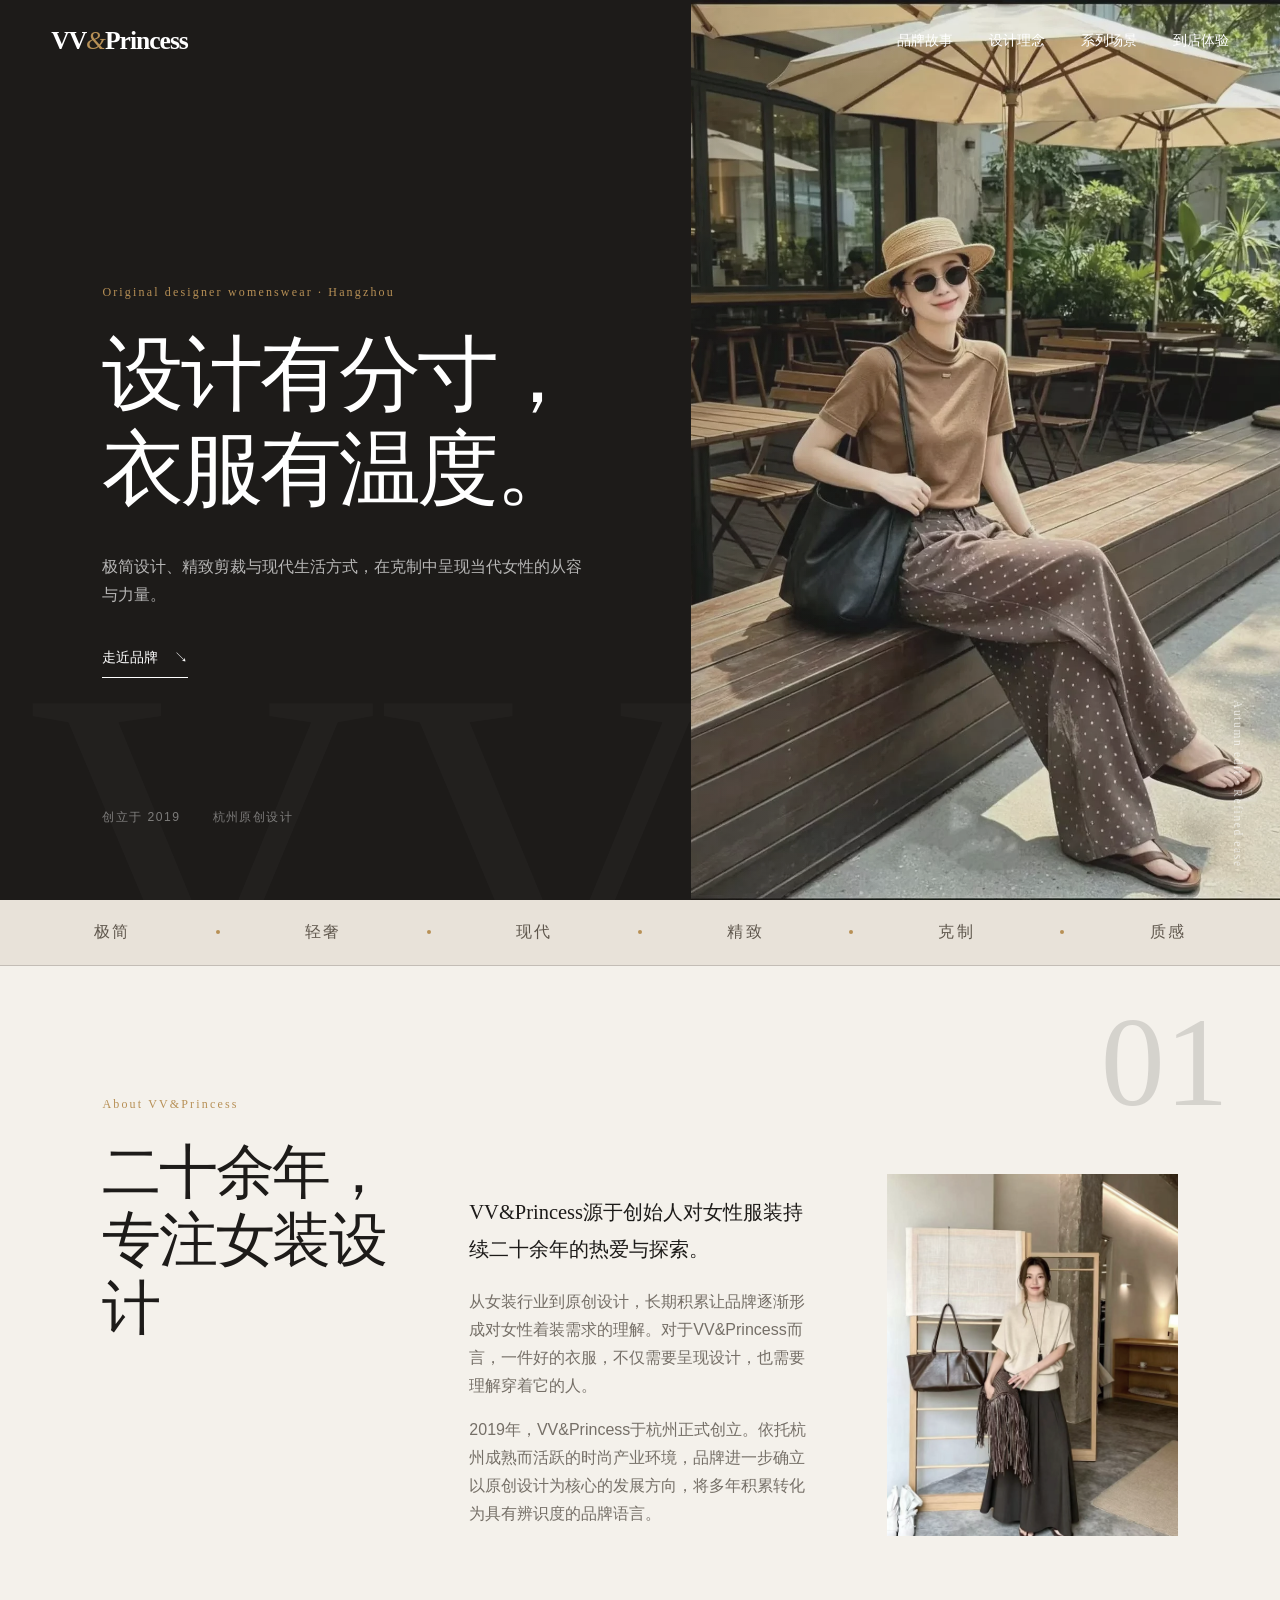
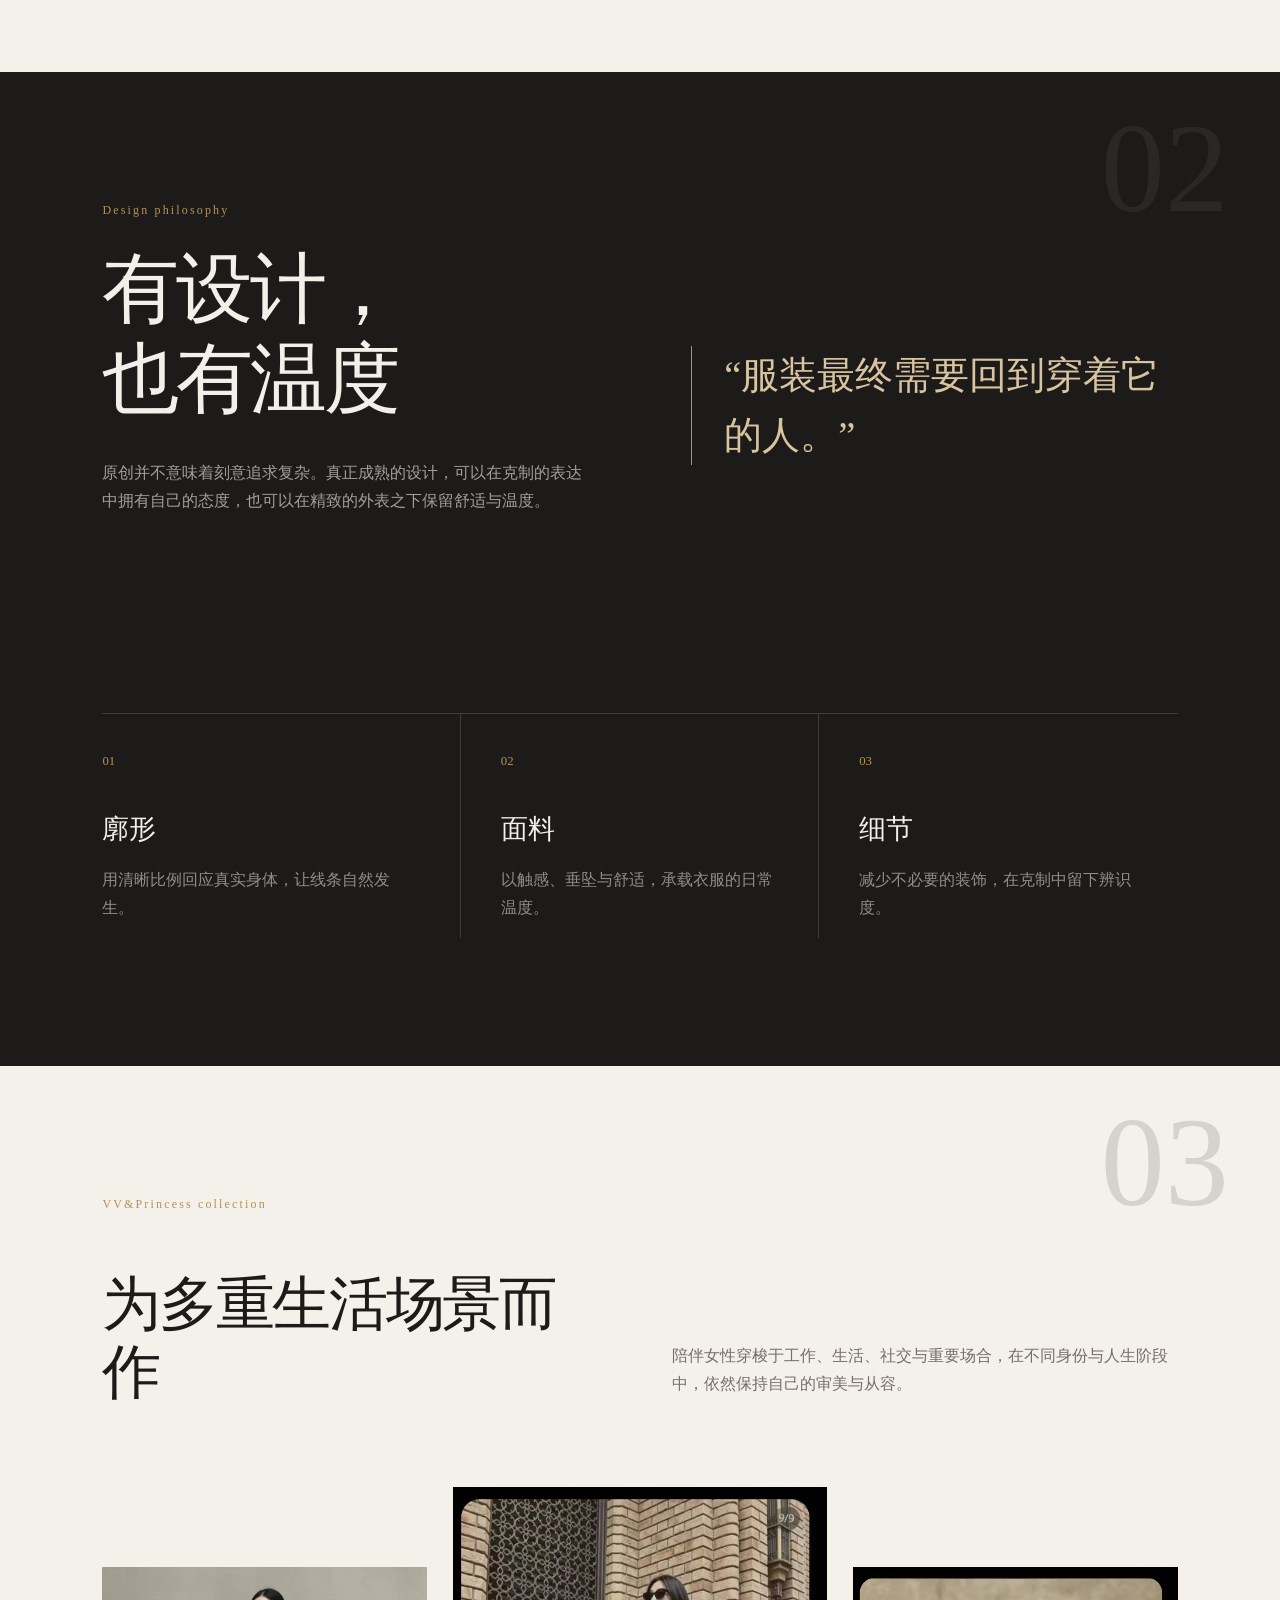
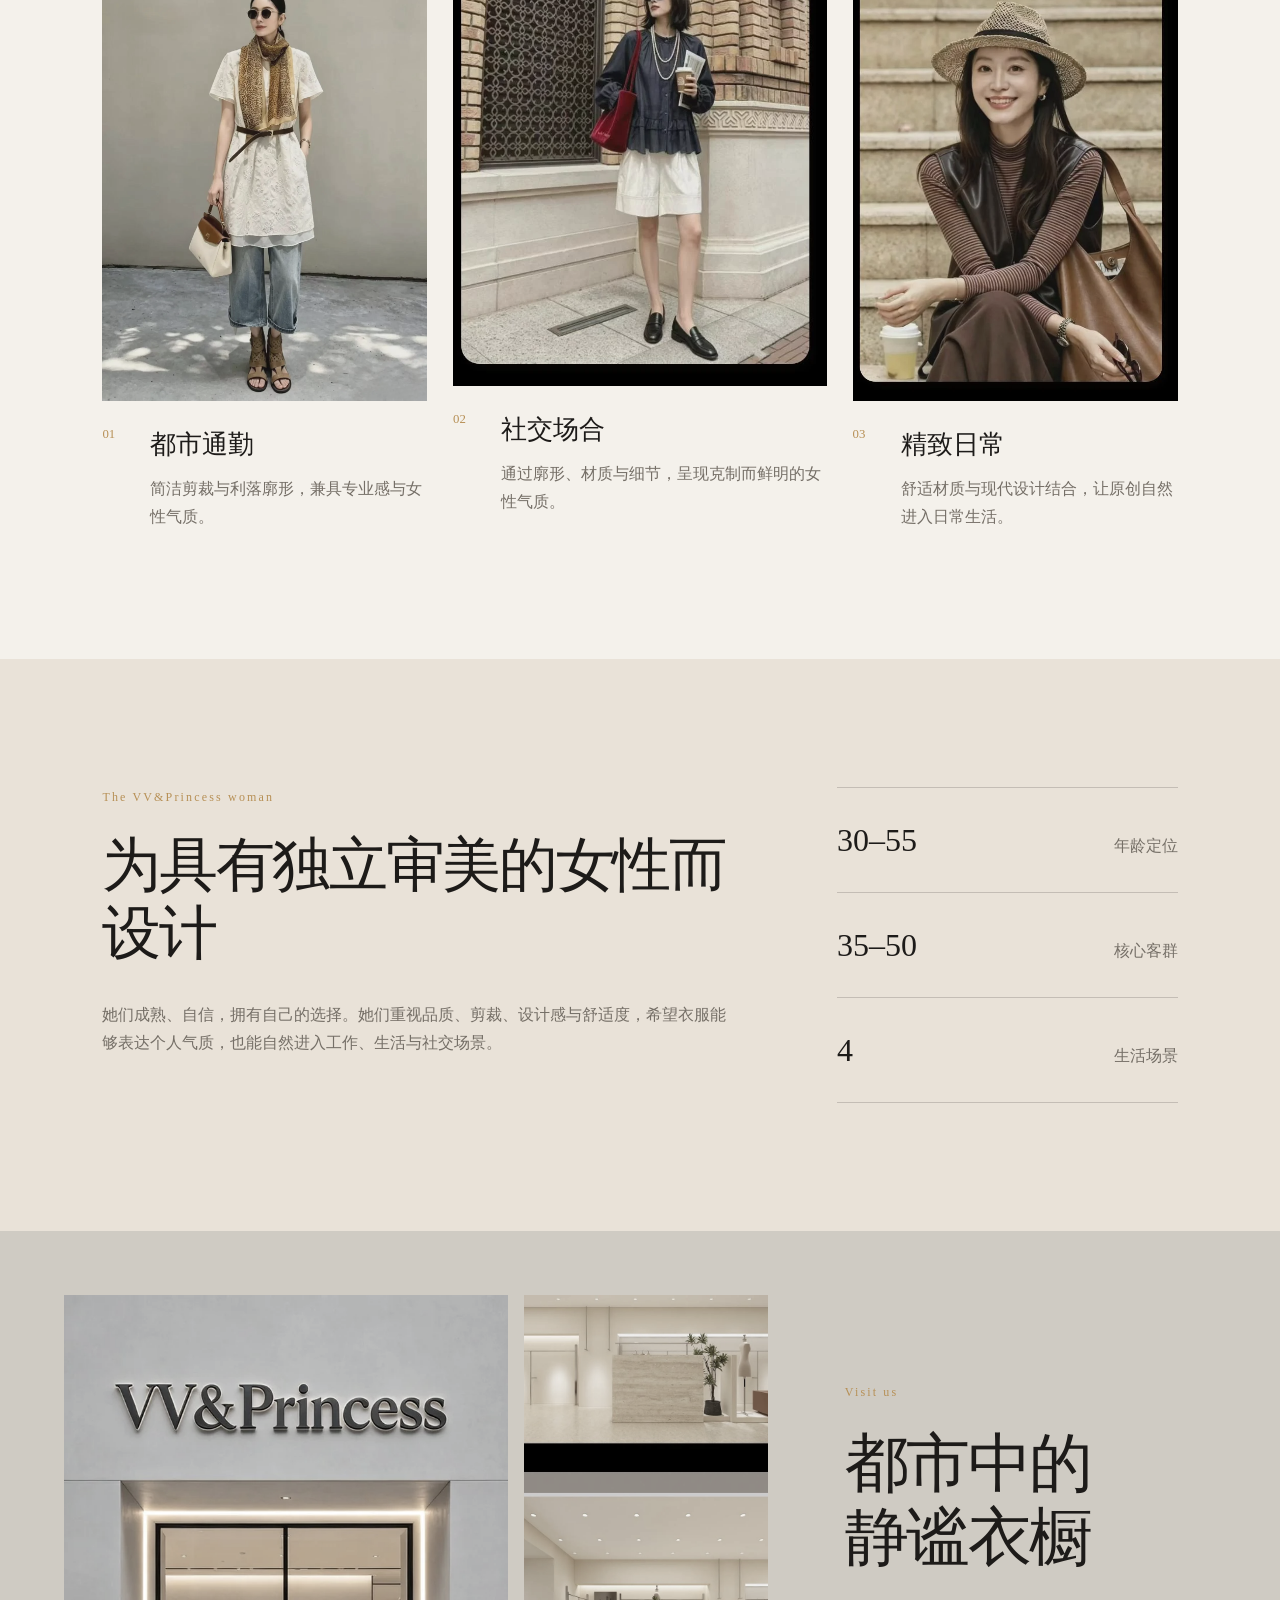
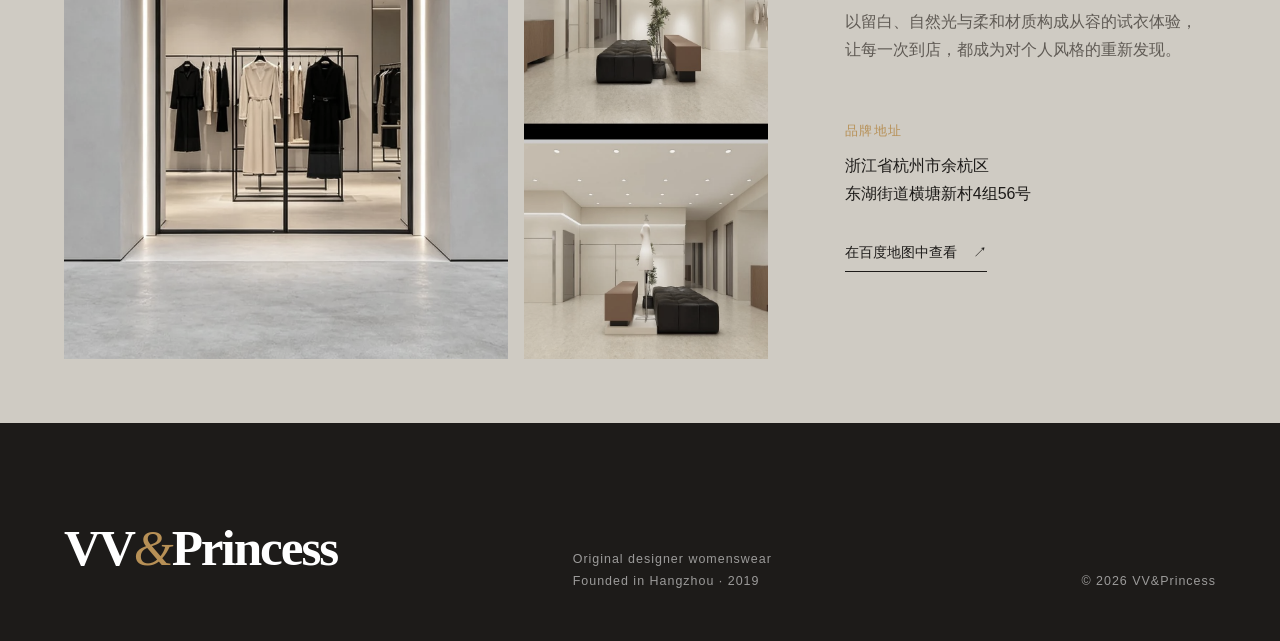
==== index.html @ fbbd77e1 "Publish VV&Princess website" ====
<!doctype html>
<html lang="zh-CN">
  <head>
    <meta charset="utf-8" />
    <meta name="viewport" content="width=device-width, initial-scale=1" />
    <title>VV&amp;Princess｜杭州原创设计师女装</title>
    <meta name="description" content="VV&amp;Princess创立于2019年杭州，专注原创设计师女装。以极简设计、精致剪裁与品质面料，为当代都市女性创造有设计、有温度的日常衣着。" />
    <meta name="keywords" content="VV&amp;Princess,杭州女装,原创设计师女装,轻奢女装,极简女装,都市女性服装" />
    <meta name="author" content="VV&amp;Princess" />
    <meta name="robots" content="index,follow,max-image-preview:large" />
    <meta name="format-detection" content="telephone=no" />
    <meta name="theme-color" content="#1d1b19" />
    <link rel="canonical" href="https://xysu2022-del.github.io/vv-princess/" />
    <link rel="stylesheet" href="./styles.css" />
    <link rel="icon" type="image/svg+xml" href="data:image/svg+xml,%3Csvg xmlns='http://www.w3.org/2000/svg' viewBox='0 0 64 64'%3E%3Crect width='64' height='64' rx='12' fill='%231d1b19'/%3E%3Cpath d='M13 18l10 29 9-21 9 21 10-29' fill='none' stroke='%23d9b77a' stroke-width='4' stroke-linecap='round' stroke-linejoin='round'/%3E%3C/svg%3E" />
    <script type="application/ld+json">
      {
        "@context": "https://schema.org",
        "@type": "ClothingStore",
        "name": "VV&Princess",
        "description": "创立于杭州的原创设计师女装品牌，以极简轻奢风格为核心。",
        "url": "https://xysu2022-del.github.io/vv-princess/",
        "foundingDate": "2019",
        "address": {
          "@type": "PostalAddress",
          "streetAddress": "东湖街道横塘新村4组56号",
          "addressLocality": "杭州市",
          "addressRegion": "浙江省",
          "addressCountry": "CN"
        }
      }
    </script>
  </head>
  <body>
    <a class="skip-link" href="#main">跳到主要内容</a>
    <header class="site-header" id="top">
      <a class="brand" href="#top" aria-label="VV&amp;Princess 首页">VV<span>&amp;</span>Princess</a>
      <button class="menu-button" type="button" aria-expanded="false" aria-controls="site-nav">
        <span></span><span></span>
        <span class="sr-only">打开导航</span>
      </button>
      <nav class="site-nav" id="site-nav" aria-label="主导航">
        <a href="#story">品牌故事</a>
        <a href="#philosophy">设计理念</a>
        <a href="#collection">系列场景</a>
        <a href="#visit">到店体验</a>
      </nav>
    </header>

    <main id="main">
      <section class="hero" aria-labelledby="hero-title">
        <div class="hero-copy">
          <p class="eyebrow">Original designer womenswear · Hangzhou</p>
          <h1 id="hero-title">设计有分寸，<br />衣服有温度。</h1>
          <p class="hero-intro">极简设计、精致剪裁与现代生活方式，在克制中呈现当代女性的从容与力量。</p>
          <a class="text-link" href="#story">走近品牌 <span aria-hidden="true">↘</span></a>
          <div class="hero-meta" aria-label="品牌信息">
            <span>创立于 2019</span>
            <span>杭州原创设计</span>
          </div>
        </div>
        <figure class="hero-visual">
          <img src="./assets/hero-autumn.webp" width="1279" height="1722" alt="VV&amp;Princess秋日系列都市女性造型" fetchpriority="high" />
          <figcaption>Autumn edit · Refined ease</figcaption>
        </figure>
      </section>

      <section class="marquee" aria-label="品牌关键词">
        <div><span>极简</span><i></i><span>轻奢</span><i></i><span>现代</span><i></i><span>精致</span><i></i><span>克制</span><i></i><span>质感</span></div>
      </section>

      <section class="story section" id="story">
        <div class="section-index" aria-hidden="true">01</div>
        <div class="story-heading reveal">
          <p class="eyebrow">About VV&amp;Princess</p>
          <h2>二十余年，<br />专注女装设计</h2>
        </div>
        <div class="story-body reveal">
          <p class="lead">VV&amp;Princess源于创始人对女性服装持续二十余年的热爱与探索。</p>
          <p>从女装行业到原创设计，长期积累让品牌逐渐形成对女性着装需求的理解。对于VV&amp;Princess而言，一件好的衣服，不仅需要呈现设计，也需要理解穿着它的人。</p>
          <p>2019年，VV&amp;Princess于杭州正式创立。依托杭州成熟而活跃的时尚产业环境，品牌进一步确立以原创设计为核心的发展方向，将多年积累转化为具有辨识度的品牌语言。</p>
        </div>
        <figure class="story-image reveal">
          <img src="./assets/story-designer.webp" width="1280" height="1616" alt="VV&amp;Princess精致日常系列造型" loading="lazy" />
        </figure>
      </section>

      <section class="philosophy section dark" id="philosophy">
        <div class="section-index" aria-hidden="true">02</div>
        <div class="philosophy-copy reveal">
          <p class="eyebrow">Design philosophy</p>
          <h2>有设计，<br />也有温度</h2>
          <p>原创并不意味着刻意追求复杂。真正成熟的设计，可以在克制的表达中拥有自己的态度，也可以在精致的外表之下保留舒适与温度。</p>
        </div>
        <blockquote class="reveal">“服装最终需要回到穿着它的人。”</blockquote>
        <div class="principles reveal">
          <article><span>01</span><h3>廓形</h3><p>用清晰比例回应真实身体，让线条自然发生。</p></article>
          <article><span>02</span><h3>面料</h3><p>以触感、垂坠与舒适，承载衣服的日常温度。</p></article>
          <article><span>03</span><h3>细节</h3><p>减少不必要的装饰，在克制中留下辨识度。</p></article>
        </div>
      </section>

      <section class="collection section" id="collection">
        <div class="section-index" aria-hidden="true">03</div>
        <div class="collection-title reveal">
          <p class="eyebrow">VV&amp;Princess collection</p>
          <h2>为多重生活场景而作</h2>
          <p>陪伴女性穿梭于工作、生活、社交与重要场合，在不同身份与人生阶段中，依然保持自己的审美与从容。</p>
        </div>
        <div class="collection-grid">
          <article class="collection-card reveal">
            <figure><img src="./assets/collection-commute.webp" width="1279" height="1705" alt="都市通勤系列层次穿搭" loading="lazy" /></figure>
            <div><span>01</span><h3>都市通勤</h3><p>简洁剪裁与利落廓形，兼具专业感与女性气质。</p></div>
          </article>
          <article class="collection-card featured reveal">
            <figure><img src="./assets/collection-social.webp" width="654" height="853" alt="社交场合系列黑白造型" loading="lazy" /></figure>
            <div><span>02</span><h3>社交场合</h3><p>通过廓形、材质与细节，呈现克制而鲜明的女性气质。</p></div>
          </article>
          <article class="collection-card reveal">
            <figure><img src="./assets/collection-daily.webp" width="654" height="853" alt="精致日常系列大地色造型" loading="lazy" /></figure>
            <div><span>03</span><h3>精致日常</h3><p>舒适材质与现代设计结合，让原创自然进入日常生活。</p></div>
          </article>
        </div>
      </section>

      <section class="woman section" aria-labelledby="woman-title">
        <div class="woman-copy reveal">
          <p class="eyebrow">The VV&amp;Princess woman</p>
          <h2 id="woman-title">为具有独立审美的女性而设计</h2>
          <p>她们成熟、自信，拥有自己的选择。她们重视品质、剪裁、设计感与舒适度，希望衣服能够表达个人气质，也能自然进入工作、生活与社交场景。</p>
        </div>
        <div class="woman-facts reveal">
          <div><strong>30–55</strong><span>年龄定位</span></div>
          <div><strong>35–50</strong><span>核心客群</span></div>
          <div><strong>4</strong><span>生活场景</span></div>
        </div>
      </section>

      <section class="visit" id="visit">
        <div class="visit-images" aria-label="品牌空间">
          <img src="./assets/store-exterior.webp" width="2848" height="1600" alt="VV&amp;Princess线下空间外观" loading="lazy" />
          <img src="./assets/store-interior.webp" width="1220" height="1860" alt="VV&amp;Princess极简线下空间室内" loading="lazy" />
        </div>
        <div class="visit-copy reveal">
          <p class="eyebrow">Visit us</p>
          <h2>都市中的<br />静谧衣橱</h2>
          <p>以留白、自然光与柔和材质构成从容的试衣体验，让每一次到店，都成为对个人风格的重新发现。</p>
          <address>
            <span>品牌地址</span>
            浙江省杭州市余杭区<br />东湖街道横塘新村4组56号
          </address>
          <a class="map-link" href="https://map.baidu.com/search/%E6%B5%99%E6%B1%9F%E7%9C%81%E6%9D%AD%E5%B7%9E%E5%B8%82%E4%BD%99%E6%9D%AD%E5%8C%BA%E4%B8%9C%E6%B9%96%E8%A1%97%E9%81%93%E6%A8%AA%E5%A1%98%E6%96%B0%E6%9D%914%E7%BB%8456%E5%8F%B7" target="_blank" rel="noopener">在百度地图中查看 <span aria-hidden="true">↗</span></a>
        </div>
      </section>
    </main>

    <footer class="site-footer">
      <a class="brand footer-brand" href="#top">VV<span>&amp;</span>Princess</a>
      <p>Original designer womenswear<br />Founded in Hangzhou · 2019</p>
      <p>© <span id="year">2026</span> VV&amp;Princess</p>
    </footer>
    <script src="./script.js" defer></script>
  </body>
</html>
---- styles.css ----
:root {
  --ink: #1d1b19;
  --paper: #f4f1eb;
  --warm: #e4ddd2;
  --gold: #b79056;
  --muted: #756f67;
  --line: rgba(29, 27, 25, 0.18);
  --serif: "Songti SC", "STSong", "Noto Serif CJK SC", serif;
  --sans: "PingFang SC", "Microsoft YaHei", "Noto Sans CJK SC", sans-serif;
}

* { box-sizing: border-box; }
html { scroll-behavior: smooth; }
body { margin: 0; background: var(--paper); color: var(--ink); font-family: var(--sans); font-size: 16px; line-height: 1.75; }
img { display: block; width: 100%; height: auto; }
a { color: inherit; text-decoration: none; }
button { font: inherit; }
.sr-only { position: absolute; width: 1px; height: 1px; padding: 0; margin: -1px; overflow: hidden; clip: rect(0,0,0,0); white-space: nowrap; border: 0; }
.skip-link { position: fixed; top: 8px; left: 8px; z-index: 100; padding: 10px 16px; background: #fff; transform: translateY(-150%); }
.skip-link:focus { transform: none; }

.site-header { position: fixed; inset: 0 0 auto; z-index: 50; display: flex; align-items: center; justify-content: space-between; height: 82px; padding: 0 4vw; color: #fff; transition: background .35s, color .35s, height .35s; }
.site-header.scrolled { height: 68px; background: rgba(244, 241, 235, .95); color: var(--ink); border-bottom: 1px solid var(--line); backdrop-filter: blur(12px); }
.brand { font-family: Georgia, "Times New Roman", serif; font-size: clamp(1.35rem, 2vw, 1.75rem); font-weight: 700; letter-spacing: -.04em; }
.brand span { color: var(--gold); font-style: italic; font-weight: 400; }
.site-nav { display: flex; align-items: center; gap: 2.25rem; font-size: .9rem; }
.site-nav a { position: relative; }
.site-nav a::after { content: ""; position: absolute; left: 0; bottom: -6px; width: 100%; height: 1px; background: currentColor; transform: scaleX(0); transform-origin: right; transition: transform .25s; }
.site-nav a:hover::after, .site-nav a:focus-visible::after { transform: scaleX(1); transform-origin: left; }
.menu-button { display: none; width: 44px; height: 44px; border: 0; background: transparent; color: inherit; }
.menu-button > span:not(.sr-only) { display: block; width: 24px; height: 1px; margin: 7px auto; background: currentColor; }

.hero { min-height: 100svh; display: grid; grid-template-columns: 1.08fr .92fr; background: var(--ink); color: #fff; }
.hero-copy { position: relative; display: flex; flex-direction: column; justify-content: center; padding: 130px 8vw 70px; overflow: hidden; }
.hero-copy::after { content: "VV"; position: absolute; right: -3vw; bottom: -12vw; color: rgba(255,255,255,.025); font-family: Georgia, serif; font-size: 38vw; line-height: .8; pointer-events: none; }
.eyebrow { margin: 0 0 1.5rem; color: var(--gold); font-family: Georgia, serif; font-size: .75rem; letter-spacing: .18em; text-transform: none; }
.hero h1, .section h2, .visit h2 { margin: 0; font-family: var(--serif); font-weight: 400; line-height: 1.16; letter-spacing: -.04em; }
.hero h1 { max-width: 8em; font-size: clamp(3.2rem, 6.4vw, 7.2rem); }
.hero-intro { max-width: 35rem; margin: 2.25rem 0; color: rgba(255,255,255,.68); font-size: clamp(1rem, 1.25vw, 1.2rem); }
.text-link, .map-link { display: inline-flex; align-items: center; gap: 1rem; width: fit-content; padding-bottom: .4rem; border-bottom: 1px solid currentColor; font-size: .9rem; }
.text-link span, .map-link span { transition: transform .25s; }
.text-link:hover span, .map-link:hover span { transform: translate(3px, 3px); }
.hero-meta { position: absolute; bottom: 4.5rem; left: 8vw; display: flex; gap: 2rem; color: rgba(255,255,255,.42); font-size: .76rem; letter-spacing: .12em; }
.hero-visual { position: relative; margin: 0; min-height: 100svh; overflow: hidden; }
.hero-visual::after { content: ""; position: absolute; inset: 0; background: linear-gradient(90deg, rgba(29,27,25,.2), transparent 35%); }
.hero-visual img { height: 100%; object-fit: cover; object-position: center 38%; filter: saturate(.72) contrast(.96); }
.hero-visual figcaption { position: absolute; right: 2rem; bottom: 2rem; z-index: 1; color: rgba(255,255,255,.65); font-family: Georgia, serif; font-size: .72rem; letter-spacing: .14em; writing-mode: vertical-rl; }

.marquee { overflow: hidden; border-bottom: 1px solid var(--line); background: #e8e2d9; }
.marquee > div { display: flex; align-items: center; justify-content: space-around; min-width: 900px; padding: 1.15rem 4vw; color: #5f574d; font-family: var(--serif); letter-spacing: .14em; }
.marquee i { width: 4px; height: 4px; border-radius: 50%; background: var(--gold); }

.section { position: relative; padding: clamp(5rem, 10vw, 10rem) 8vw; }
.section-index { position: absolute; top: 2rem; right: 4vw; color: rgba(29,27,25,.14); font-family: Georgia, serif; font-size: clamp(5rem, 10vw, 10rem); line-height: 1; }
.story { display: grid; grid-template-columns: .85fr 1fr .85fr; gap: 6vw; align-items: start; }
.story h2, .collection h2, .woman h2 { font-size: clamp(2.6rem, 4.6vw, 5.2rem); }
.story-body { padding-top: 5rem; color: var(--muted); }
.story-body .lead { color: var(--ink); font-family: var(--serif); font-size: 1.28rem; line-height: 1.8; }
.story-image { margin: 5rem 0 0; }
.story-image img { aspect-ratio: 4/5; object-fit: cover; filter: saturate(.7); }

.dark { background: var(--ink); color: #f3efe9; }
.dark .section-index { color: rgba(255,255,255,.06); }
.philosophy { display: grid; grid-template-columns: 1fr 1fr; gap: 8vw; }
.philosophy-copy h2 { font-size: clamp(3rem, 6vw, 6.5rem); }
.philosophy-copy > p:last-child { max-width: 34rem; margin-top: 2.2rem; color: rgba(255,255,255,.58); }
.philosophy blockquote { align-self: center; margin: 5rem 0 0; padding-left: 2rem; border-left: 1px solid var(--gold); color: #d8c4a1; font-family: var(--serif); font-size: clamp(1.6rem, 3vw, 3.3rem); line-height: 1.55; }
.principles { grid-column: 1 / -1; display: grid; grid-template-columns: repeat(3, 1fr); margin-top: 5rem; border-top: 1px solid rgba(255,255,255,.15); }
.principles article { min-height: 220px; padding: 2rem 2.5rem 1rem 0; border-right: 1px solid rgba(255,255,255,.15); }
.principles article:not(:first-child) { padding-left: 2.5rem; }
.principles article:last-child { border-right: 0; }
.principles span { color: var(--gold); font-family: Georgia, serif; font-size: .8rem; }
.principles h3 { margin: 2rem 0 .75rem; font-family: var(--serif); font-size: 1.7rem; font-weight: 400; }
.principles p { margin: 0; color: rgba(255,255,255,.5); }

.collection-title { display: grid; grid-template-columns: 1fr 1fr; gap: 4rem; align-items: end; margin-bottom: 5rem; }
.collection-title .eyebrow { grid-column: 1 / -1; margin-bottom: -.5rem; }
.collection-title > p:last-child { max-width: 34rem; margin: 0 0 .6rem; color: var(--muted); }
.collection-grid { display: grid; grid-template-columns: 1fr 1.15fr 1fr; gap: 2vw; align-items: start; }
.collection-card { margin-top: 5rem; }
.collection-card.featured { margin-top: 0; }
.collection-card figure { margin: 0; overflow: hidden; background: var(--warm); }
.collection-card img { aspect-ratio: 3/4; object-fit: cover; filter: saturate(.75); transition: transform .7s ease, filter .5s; }
.collection-card:hover img { transform: scale(1.025); filter: saturate(.9); }
.collection-card > div { display: grid; grid-template-columns: 2rem 1fr; column-gap: 1rem; padding-top: 1.4rem; }
.collection-card span { grid-row: 1 / 3; color: var(--gold); font-family: Georgia, serif; font-size: .8rem; }
.collection-card h3 { margin: 0; font-family: var(--serif); font-size: 1.6rem; font-weight: 400; }
.collection-card p { margin: .45rem 0 0; color: var(--muted); }

.woman { display: grid; grid-template-columns: 1.3fr .7fr; gap: 8vw; background: #e9e2d8; }
.woman-copy > p:last-child { max-width: 48rem; margin-top: 2rem; color: var(--muted); }
.woman-facts { align-self: end; border-top: 1px solid var(--line); }
.woman-facts div { display: flex; align-items: baseline; justify-content: space-between; padding: 1.5rem 0; border-bottom: 1px solid var(--line); }
.woman-facts strong { font-family: Georgia, serif; font-size: 2rem; font-weight: 400; }
.woman-facts span { color: var(--muted); }

.visit { display: grid; grid-template-columns: 1.2fr .8fr; min-height: 88vh; background: #cfcbc3; }
.visit-images { display: grid; grid-template-columns: 1fr .55fr; gap: 1rem; padding: 5vw 0 5vw 5vw; }
.visit-images img { height: 100%; min-height: 580px; object-fit: cover; filter: saturate(.55); }
.visit-images img:first-child { object-position: center; }
.visit-copy { display: flex; flex-direction: column; justify-content: center; padding: 6vw; }
.visit h2 { font-size: clamp(3rem, 5vw, 5.8rem); }
.visit-copy > p:not(.eyebrow) { max-width: 31rem; margin: 2rem 0; color: #5f5a54; }
.visit address { margin: 1.5rem 0 2rem; font-style: normal; }
.visit address span { display: block; margin-bottom: .6rem; color: var(--gold); font-size: .8rem; letter-spacing: .12em; }

.site-footer { display: grid; grid-template-columns: 1fr 1fr auto; align-items: end; gap: 2rem; padding: 5rem 5vw 3rem; background: var(--ink); color: rgba(255,255,255,.56); }
.footer-brand { align-self: start; color: #fff; font-size: clamp(2rem, 4vw, 4rem); }
.site-footer p { margin: 0; font-size: .78rem; letter-spacing: .08em; }

.reveal { opacity: 1; transform: none; transition: opacity .8s ease, transform .8s ease; }
.reveal.visible { opacity: 1; transform: none; }

@media (max-width: 980px) {
  .hero { grid-template-columns: 1fr 1fr; }
  .hero-copy { padding-left: 6vw; padding-right: 4vw; }
  .hero-meta { left: 6vw; }
  .story { grid-template-columns: 1fr 1fr; }
  .story-image { grid-column: 2; margin-top: 0; }
  .collection-grid { gap: 1rem; }
  .visit { grid-template-columns: 1fr; }
  .visit-images { min-height: 65vh; padding-right: 5vw; }
  .visit-images img { min-height: 420px; }
}

@media (max-width: 720px) {
  .site-header { height: 68px; padding: 0 5vw; }
  .menu-button { display: block; z-index: 2; }
  .site-nav { position: fixed; inset: 0; display: flex; flex-direction: column; justify-content: center; gap: 2rem; background: var(--ink); color: #fff; font-family: var(--serif); font-size: 1.7rem; transform: translateX(100%); transition: transform .35s ease; }
  .site-nav.open { transform: none; }
  .site-header.menu-open { color: #fff; background: transparent; border: 0; }
  .hero { grid-template-columns: 1fr; min-height: auto; }
  .hero-copy { min-height: 80svh; padding: 110px 7vw 120px; }
  .hero h1 { font-size: clamp(3.25rem, 15vw, 5rem); }
  .hero-meta { bottom: 3rem; left: 7vw; }
  .hero-visual { min-height: 72svh; }
  .section { padding: 6rem 7vw; }
  .section-index { top: 1.5rem; right: 5vw; font-size: 5rem; }
  .story, .philosophy, .collection-title, .woman { grid-template-columns: 1fr; }
  .story { gap: 2rem; }
  .story-body, .story-image { padding-top: 0; margin-top: 0; grid-column: auto; }
  .philosophy { gap: 1rem; }
  .philosophy blockquote { margin-top: 2rem; }
  .principles { grid-template-columns: 1fr; margin-top: 3rem; }
  .principles article, .principles article:not(:first-child) { min-height: 0; padding: 1.6rem 0; border-right: 0; border-bottom: 1px solid rgba(255,255,255,.15); }
  .collection-title { gap: 1.5rem; margin-bottom: 3rem; }
  .collection-grid { grid-template-columns: 1fr; gap: 4rem; }
  .collection-card, .collection-card.featured { margin-top: 0; }
  .collection-card:nth-child(2) { margin-left: 10vw; }
  .collection-card:nth-child(3) { margin-right: 10vw; }
  .woman { gap: 3rem; }
  .visit-images { grid-template-columns: 1fr .6fr; min-height: 56vh; padding: 1rem; }
  .visit-images img { min-height: 360px; }
  .visit-copy { padding: 5rem 7vw; }
  .site-footer { grid-template-columns: 1fr; align-items: start; }
}

@media (prefers-reduced-motion: reduce) {
  html { scroll-behavior: auto; }
  *, *::before, *::after { animation-duration: .01ms !important; transition-duration: .01ms !important; }
  .reveal { opacity: 1; transform: none; }
}
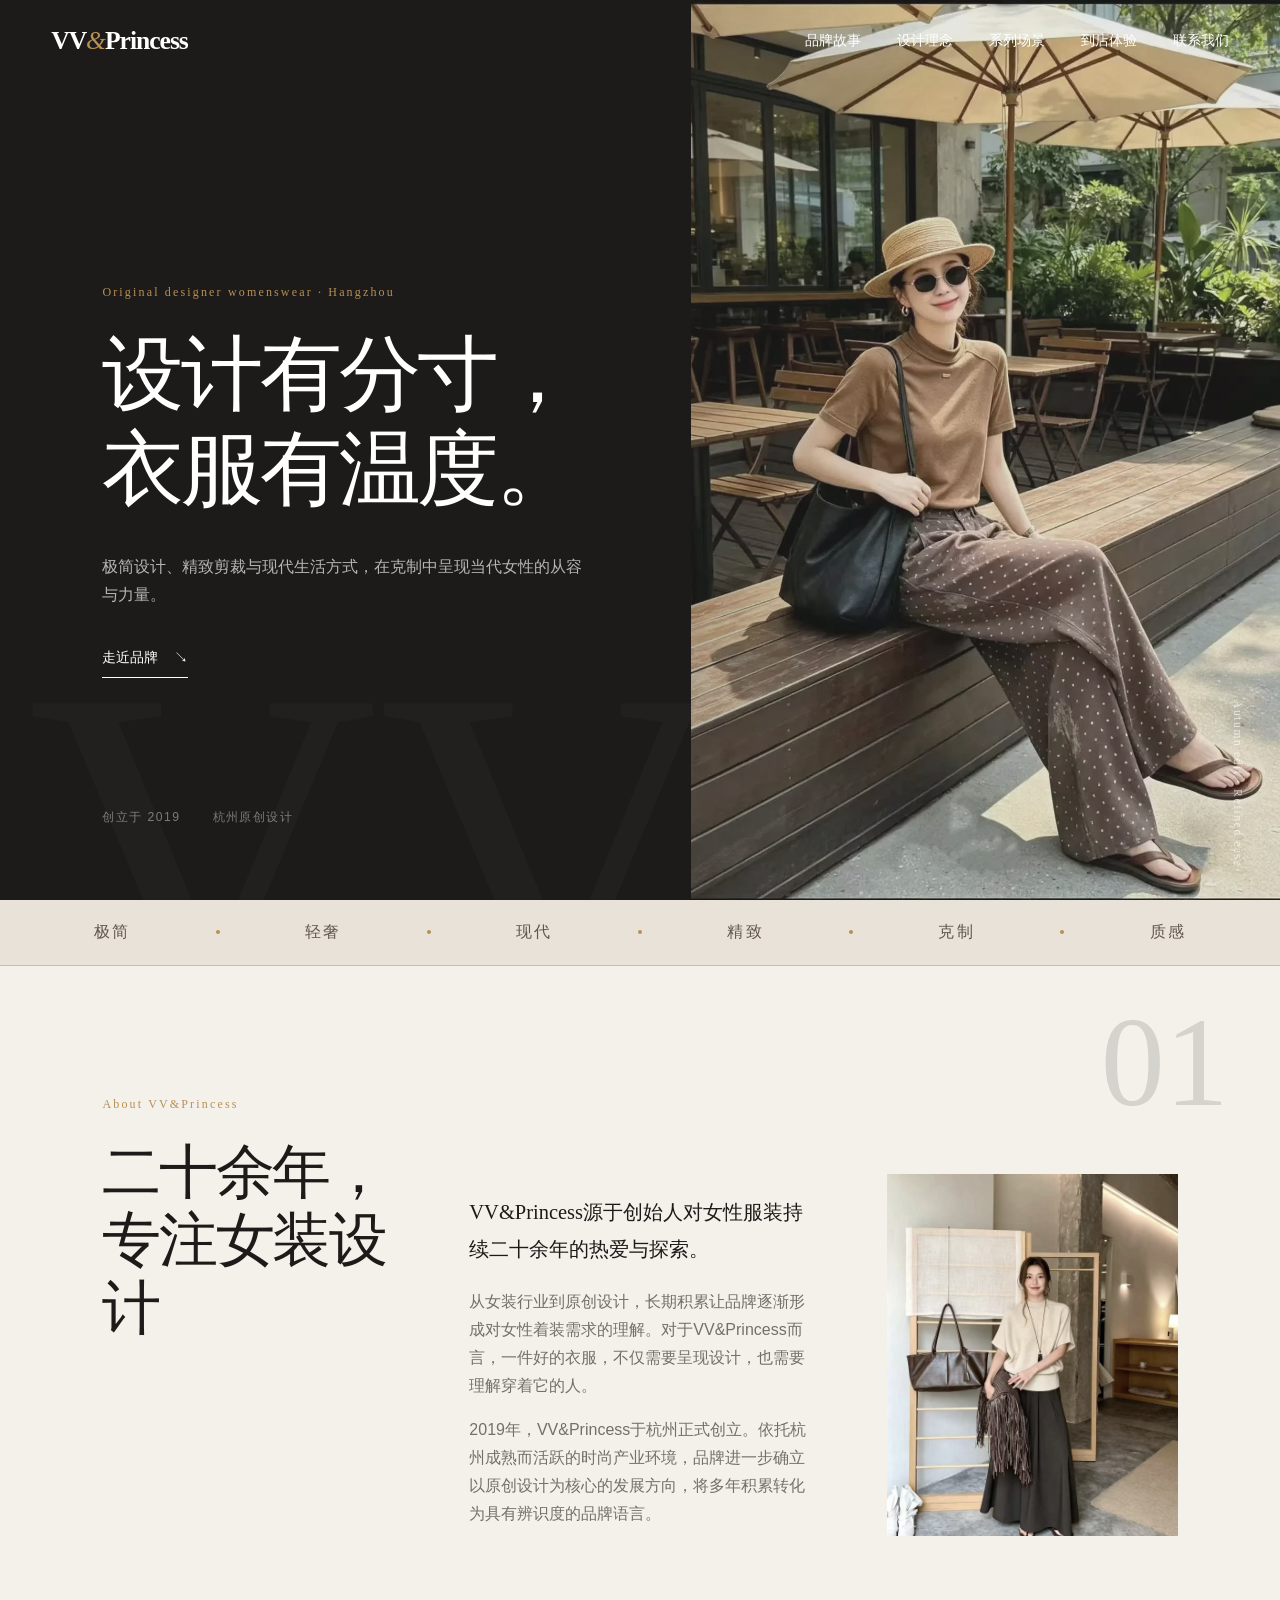
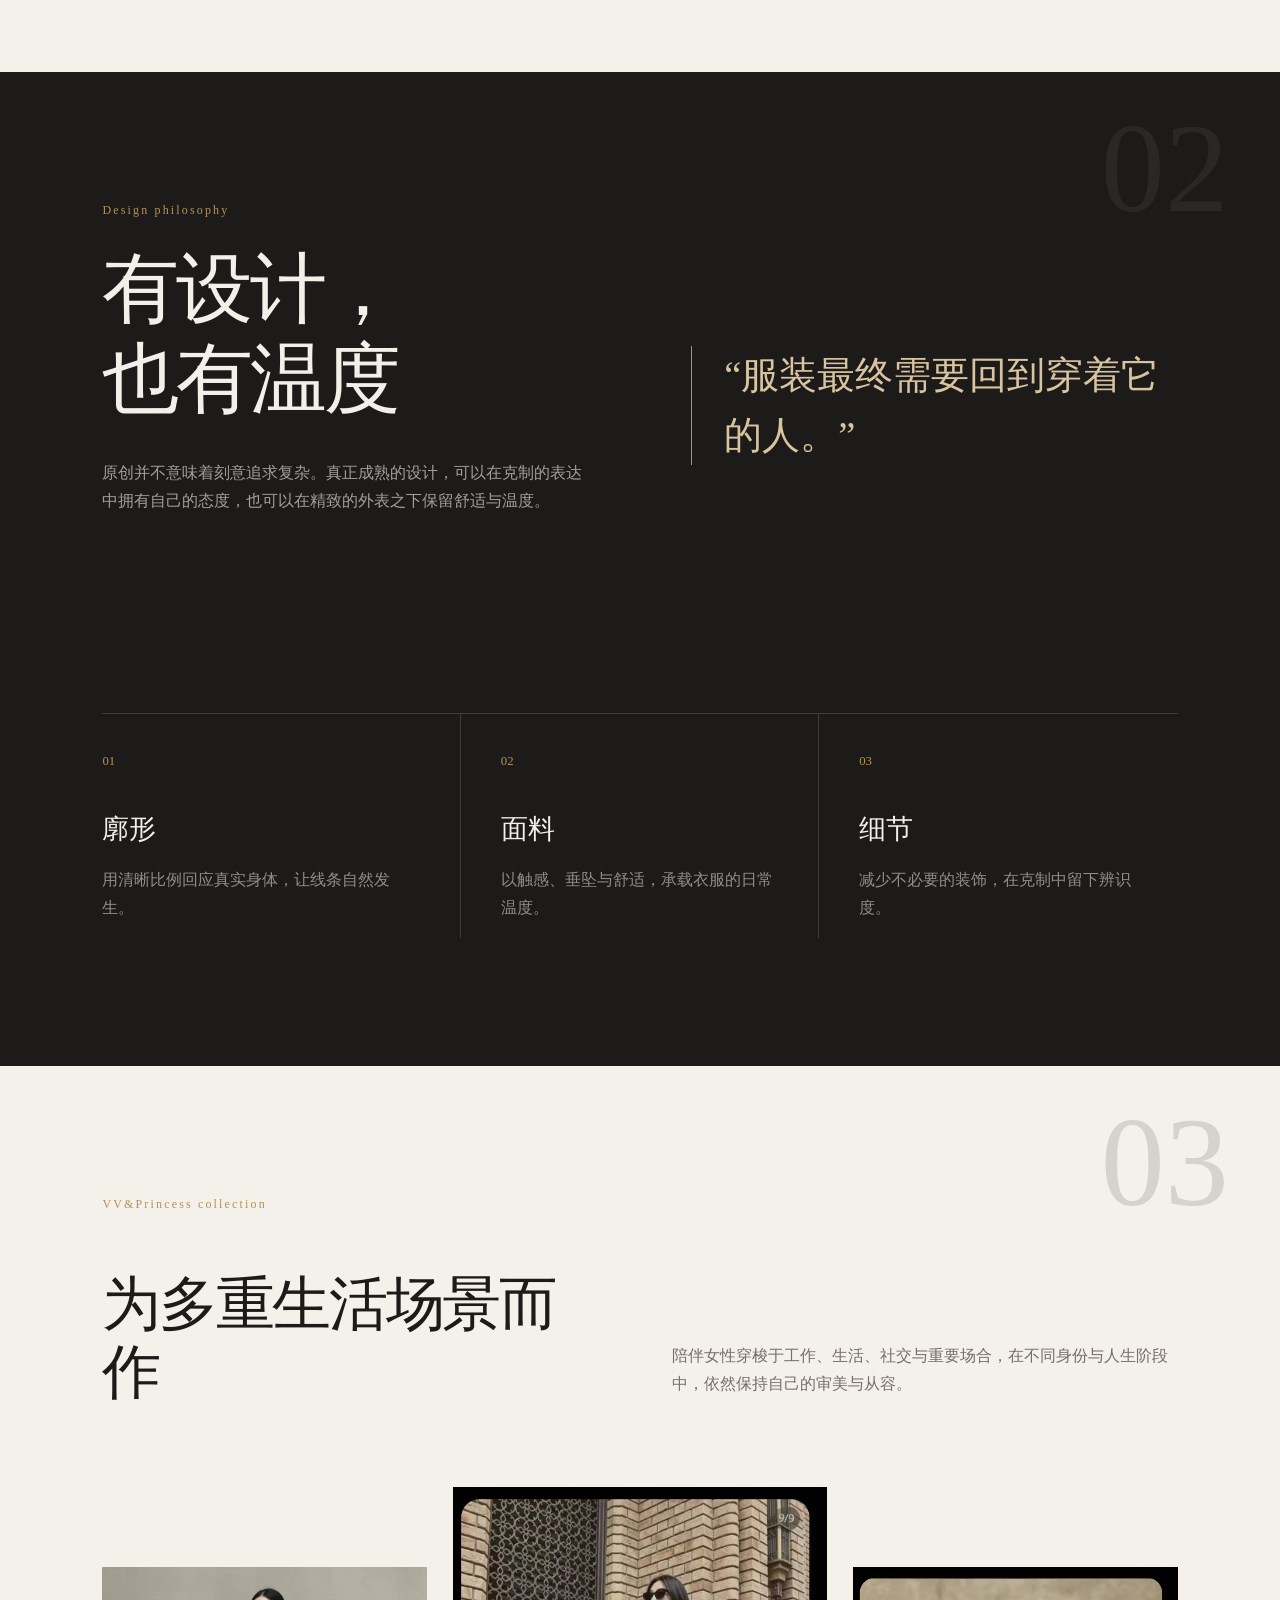
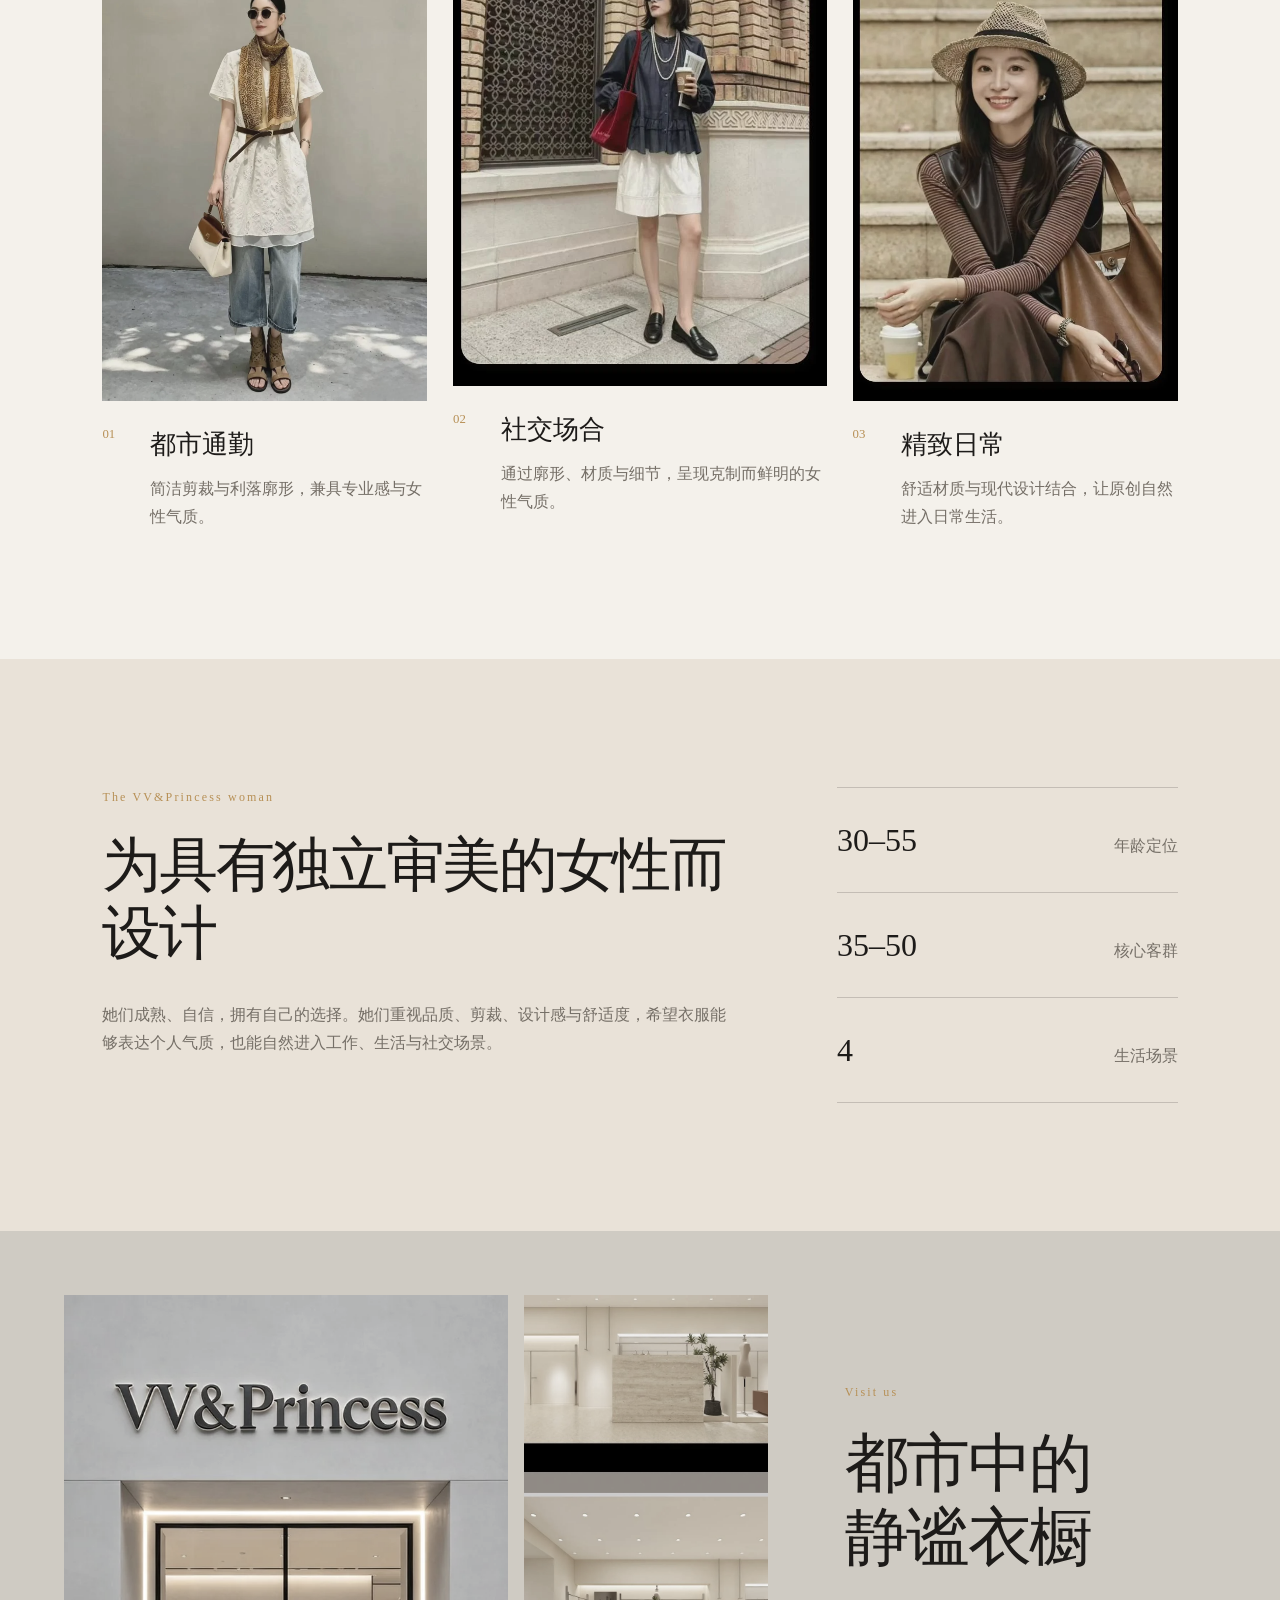
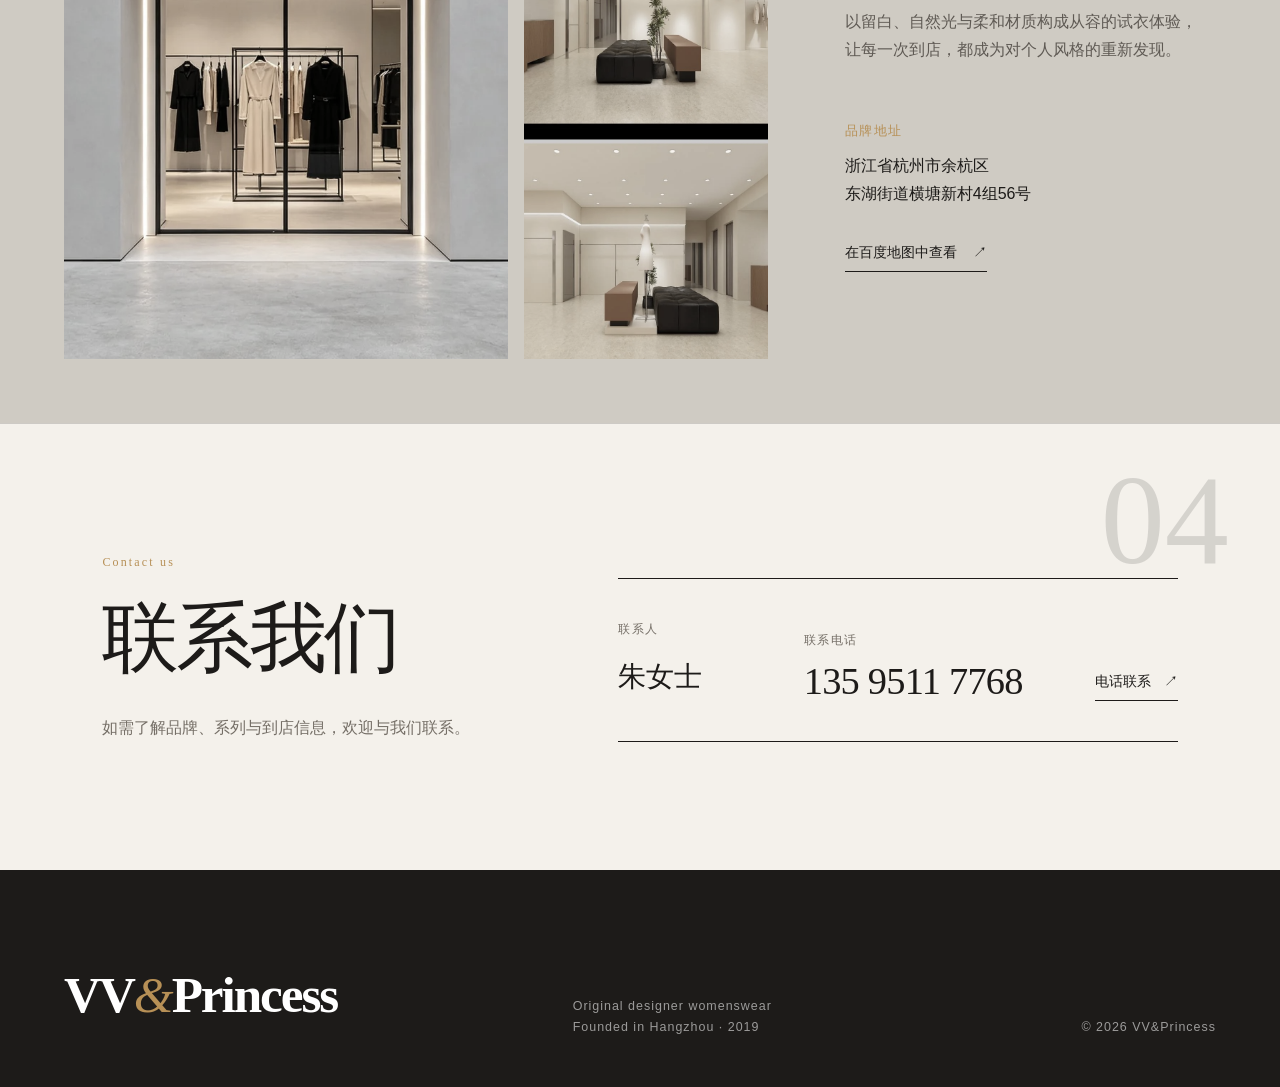
==== commit 1f893149: "Add contact section" ====
--- a/index.html
+++ b/index.html
@@ -21,6 +21,14 @@
         "description": "创立于杭州的原创设计师女装品牌，以极简轻奢风格为核心。",
         "url": "https://xysu2022-del.github.io/vv-princess/",
         "foundingDate": "2019",
+        "telephone": "+86-135-9511-7768",
+        "contactPoint": {
+          "@type": "ContactPoint",
+          "name": "朱女士",
+          "telephone": "+86-135-9511-7768",
+          "contactType": "customer service",
+          "availableLanguage": "Chinese"
+        },
         "address": {
           "@type": "PostalAddress",
           "streetAddress": "东湖街道横塘新村4组56号",
@@ -44,6 +52,7 @@
         <a href="#philosophy">设计理念</a>
         <a href="#collection">系列场景</a>
         <a href="#visit">到店体验</a>
+        <a href="#contact">联系我们</a>
       </nav>
     </header>
 
@@ -152,6 +161,26 @@
           <a class="map-link" href="https://map.baidu.com/search/%E6%B5%99%E6%B1%9F%E7%9C%81%E6%9D%AD%E5%B7%9E%E5%B8%82%E4%BD%99%E6%9D%AD%E5%8C%BA%E4%B8%9C%E6%B9%96%E8%A1%97%E9%81%93%E6%A8%AA%E5%A1%98%E6%96%B0%E6%9D%914%E7%BB%8456%E5%8F%B7" target="_blank" rel="noopener">在百度地图中查看 <span aria-hidden="true">↗</span></a>
         </div>
       </section>
+
+      <section class="contact section" id="contact" aria-labelledby="contact-title">
+        <div class="section-index" aria-hidden="true">04</div>
+        <div class="contact-heading reveal">
+          <p class="eyebrow">Contact us</p>
+          <h2 id="contact-title">联系我们</h2>
+          <p>如需了解品牌、系列与到店信息，欢迎与我们联系。</p>
+        </div>
+        <div class="contact-card reveal">
+          <div>
+            <span>联系人</span>
+            <strong>朱女士</strong>
+          </div>
+          <div>
+            <span>联系电话</span>
+            <a href="tel:13595117768" aria-label="拨打朱女士电话 13595117768">135 9511 7768</a>
+          </div>
+          <a class="contact-action" href="tel:13595117768">电话联系 <span aria-hidden="true">↗</span></a>
+        </div>
+      </section>
     </main>
 
     <footer class="site-footer">
--- a/styles.css
+++ b/styles.css
@@ -104,6 +104,18 @@
 .visit address { margin: 1.5rem 0 2rem; font-style: normal; }
 .visit address span { display: block; margin-bottom: .6rem; color: var(--gold); font-size: .8rem; letter-spacing: .12em; }
 
+.contact { display: grid; grid-template-columns: .85fr 1.15fr; gap: 8vw; align-items: end; border-top: 1px solid var(--line); }
+.contact h2 { margin: 0; font-family: var(--serif); font-size: clamp(3.2rem, 6vw, 6.5rem); font-weight: 400; line-height: 1.1; letter-spacing: -.04em; }
+.contact-heading > p:last-child { max-width: 30rem; margin: 2rem 0 0; color: var(--muted); }
+.contact-card { position: relative; display: grid; grid-template-columns: .8fr 1.35fr auto; align-items: end; gap: 2rem; padding: 2.5rem 0; border-top: 1px solid var(--ink); border-bottom: 1px solid var(--ink); }
+.contact-card > div { display: flex; flex-direction: column; gap: .65rem; }
+.contact-card > div > span { color: var(--muted); font-size: .78rem; letter-spacing: .12em; }
+.contact-card strong { font-family: var(--serif); font-size: 1.75rem; font-weight: 400; }
+.contact-card > div > a { font-family: Georgia, "Times New Roman", serif; font-size: clamp(1.7rem, 3vw, 3rem); line-height: 1; letter-spacing: -.02em; }
+.contact-action { display: inline-flex; align-items: center; gap: .8rem; padding-bottom: .35rem; border-bottom: 1px solid currentColor; font-size: .9rem; white-space: nowrap; }
+.contact-action span { transition: transform .25s; }
+.contact-action:hover span { transform: translate(3px, -3px); }
+
 .site-footer { display: grid; grid-template-columns: 1fr 1fr auto; align-items: end; gap: 2rem; padding: 5rem 5vw 3rem; background: var(--ink); color: rgba(255,255,255,.56); }
 .footer-brand { align-self: start; color: #fff; font-size: clamp(2rem, 4vw, 4rem); }
 .site-footer p { margin: 0; font-size: .78rem; letter-spacing: .08em; }
@@ -121,6 +133,7 @@
   .visit { grid-template-columns: 1fr; }
   .visit-images { min-height: 65vh; padding-right: 5vw; }
   .visit-images img { min-height: 420px; }
+  .contact { grid-template-columns: 1fr; }
 }
 
 @media (max-width: 720px) {
@@ -152,6 +165,9 @@
   .visit-images { grid-template-columns: 1fr .6fr; min-height: 56vh; padding: 1rem; }
   .visit-images img { min-height: 360px; }
   .visit-copy { padding: 5rem 7vw; }
+  .contact { gap: 3rem; }
+  .contact-card { grid-template-columns: 1fr; align-items: start; }
+  .contact-action { margin-top: 1rem; }
   .site-footer { grid-template-columns: 1fr; align-items: start; }
 }
 
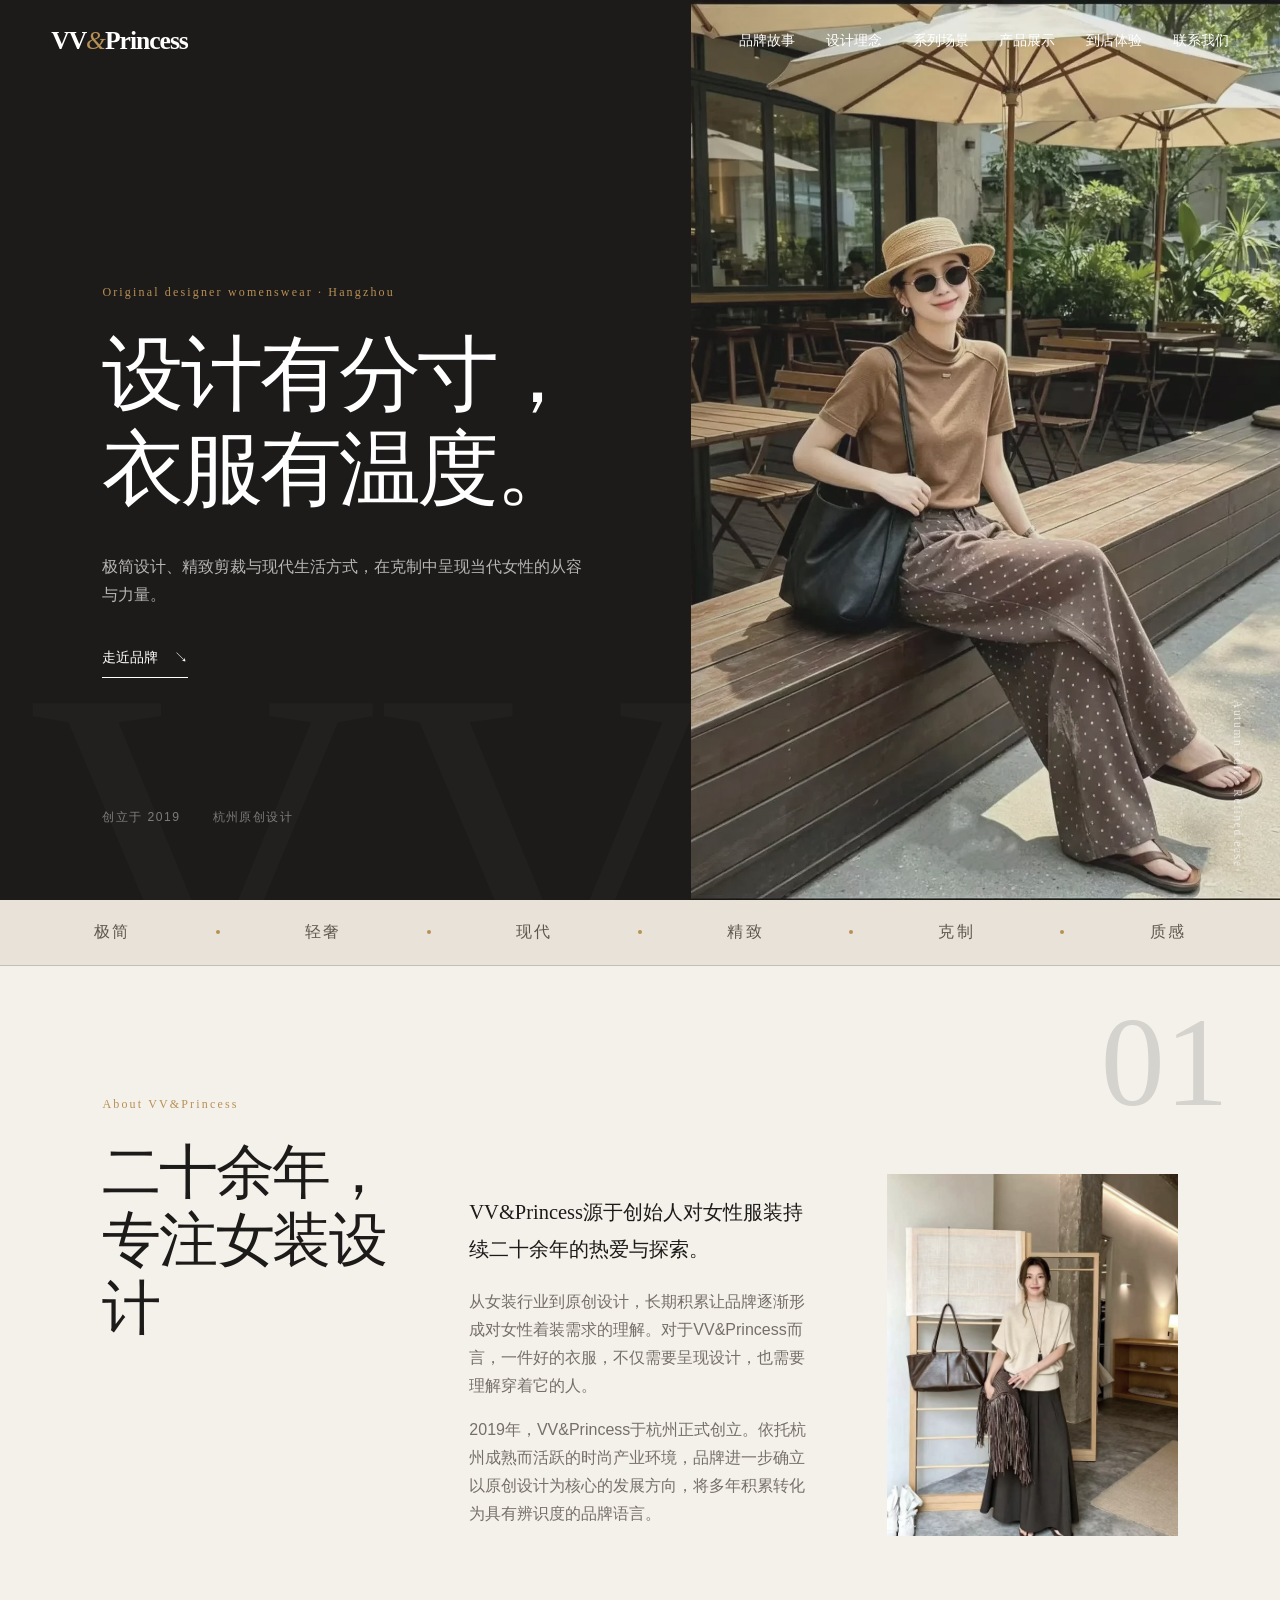
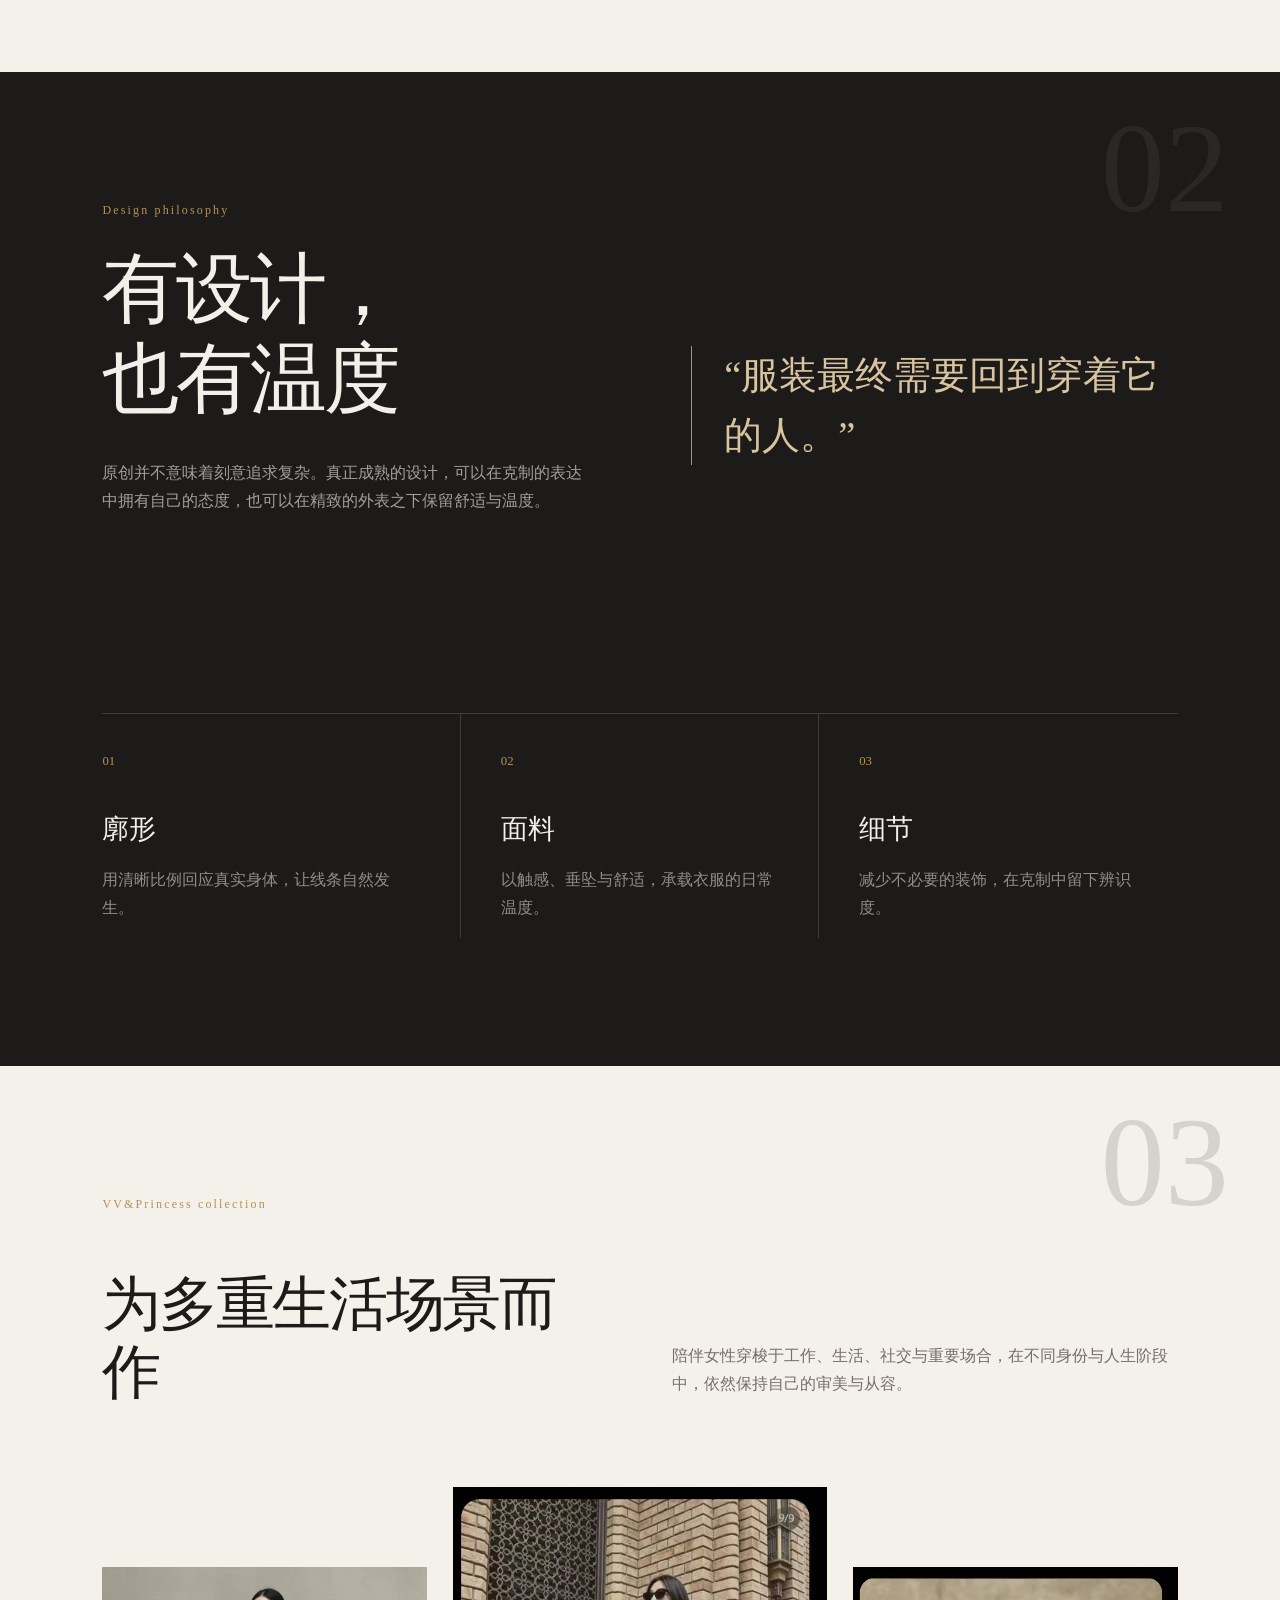
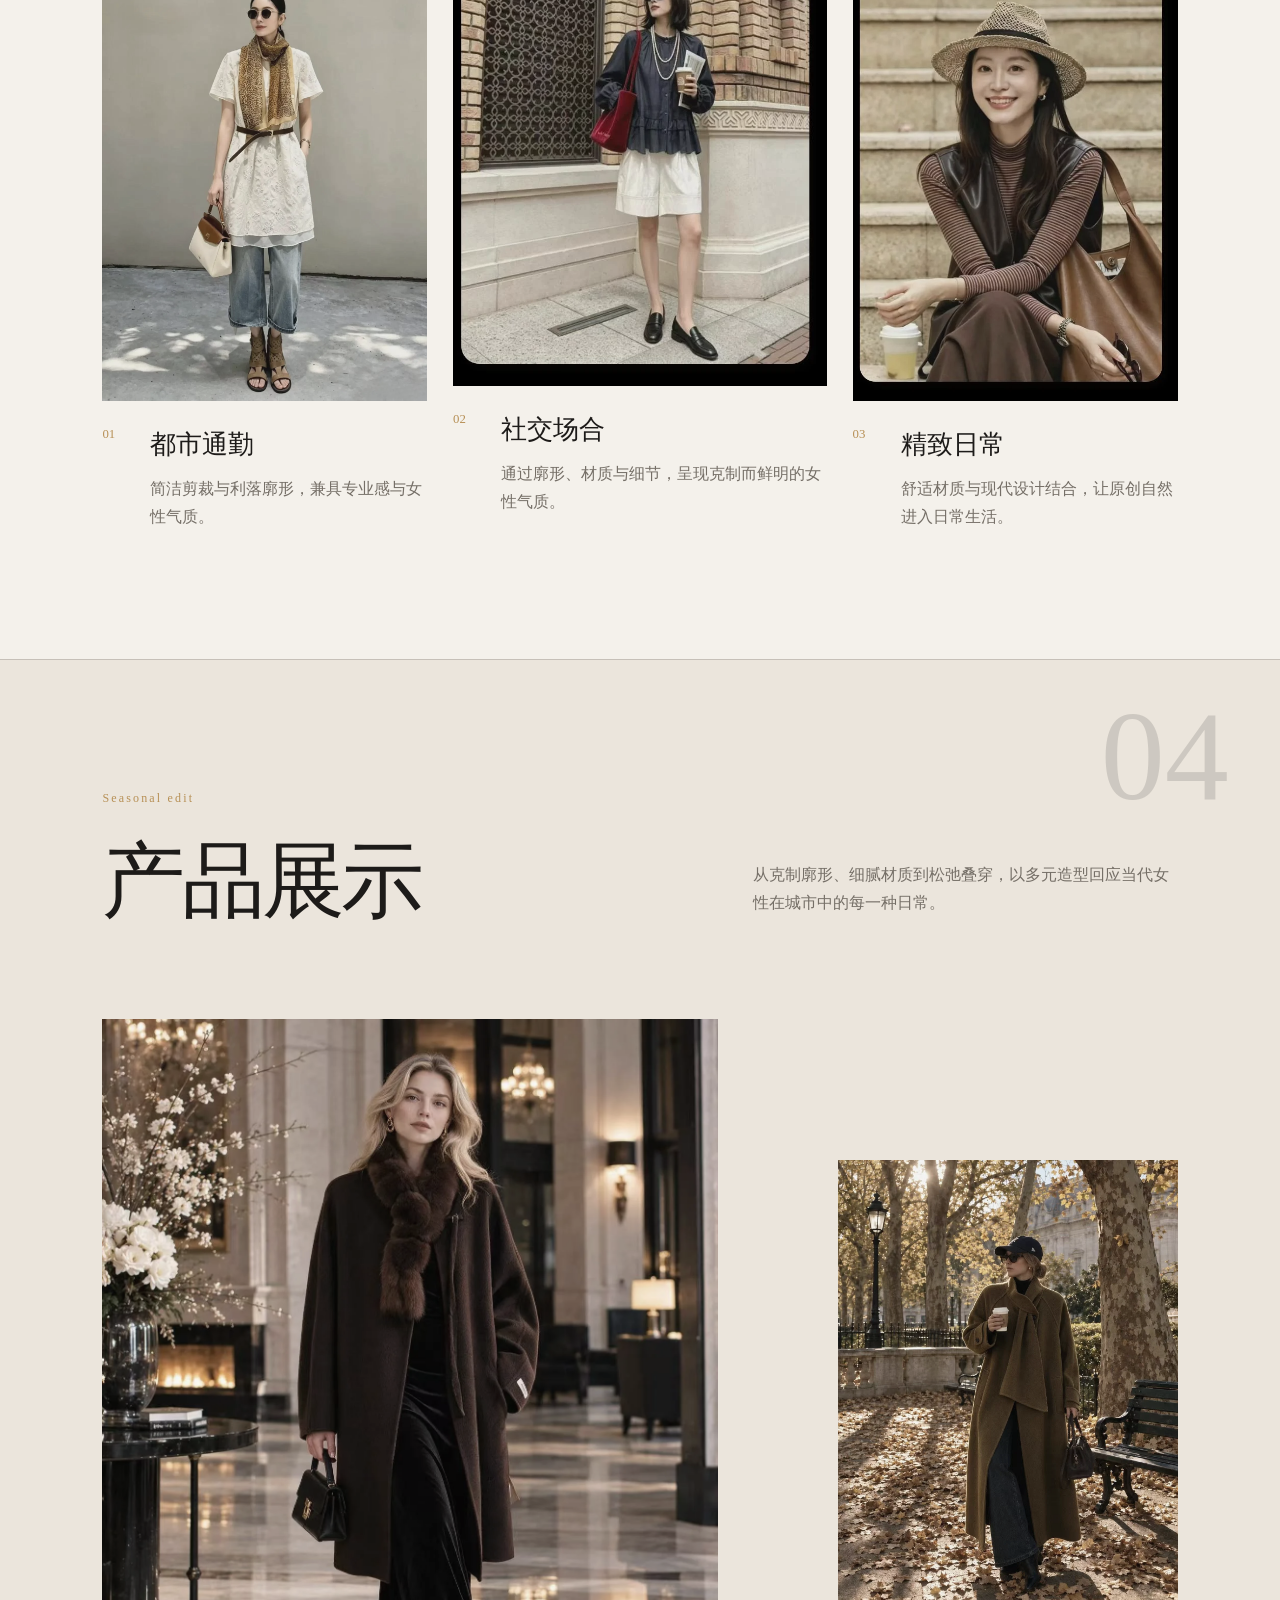
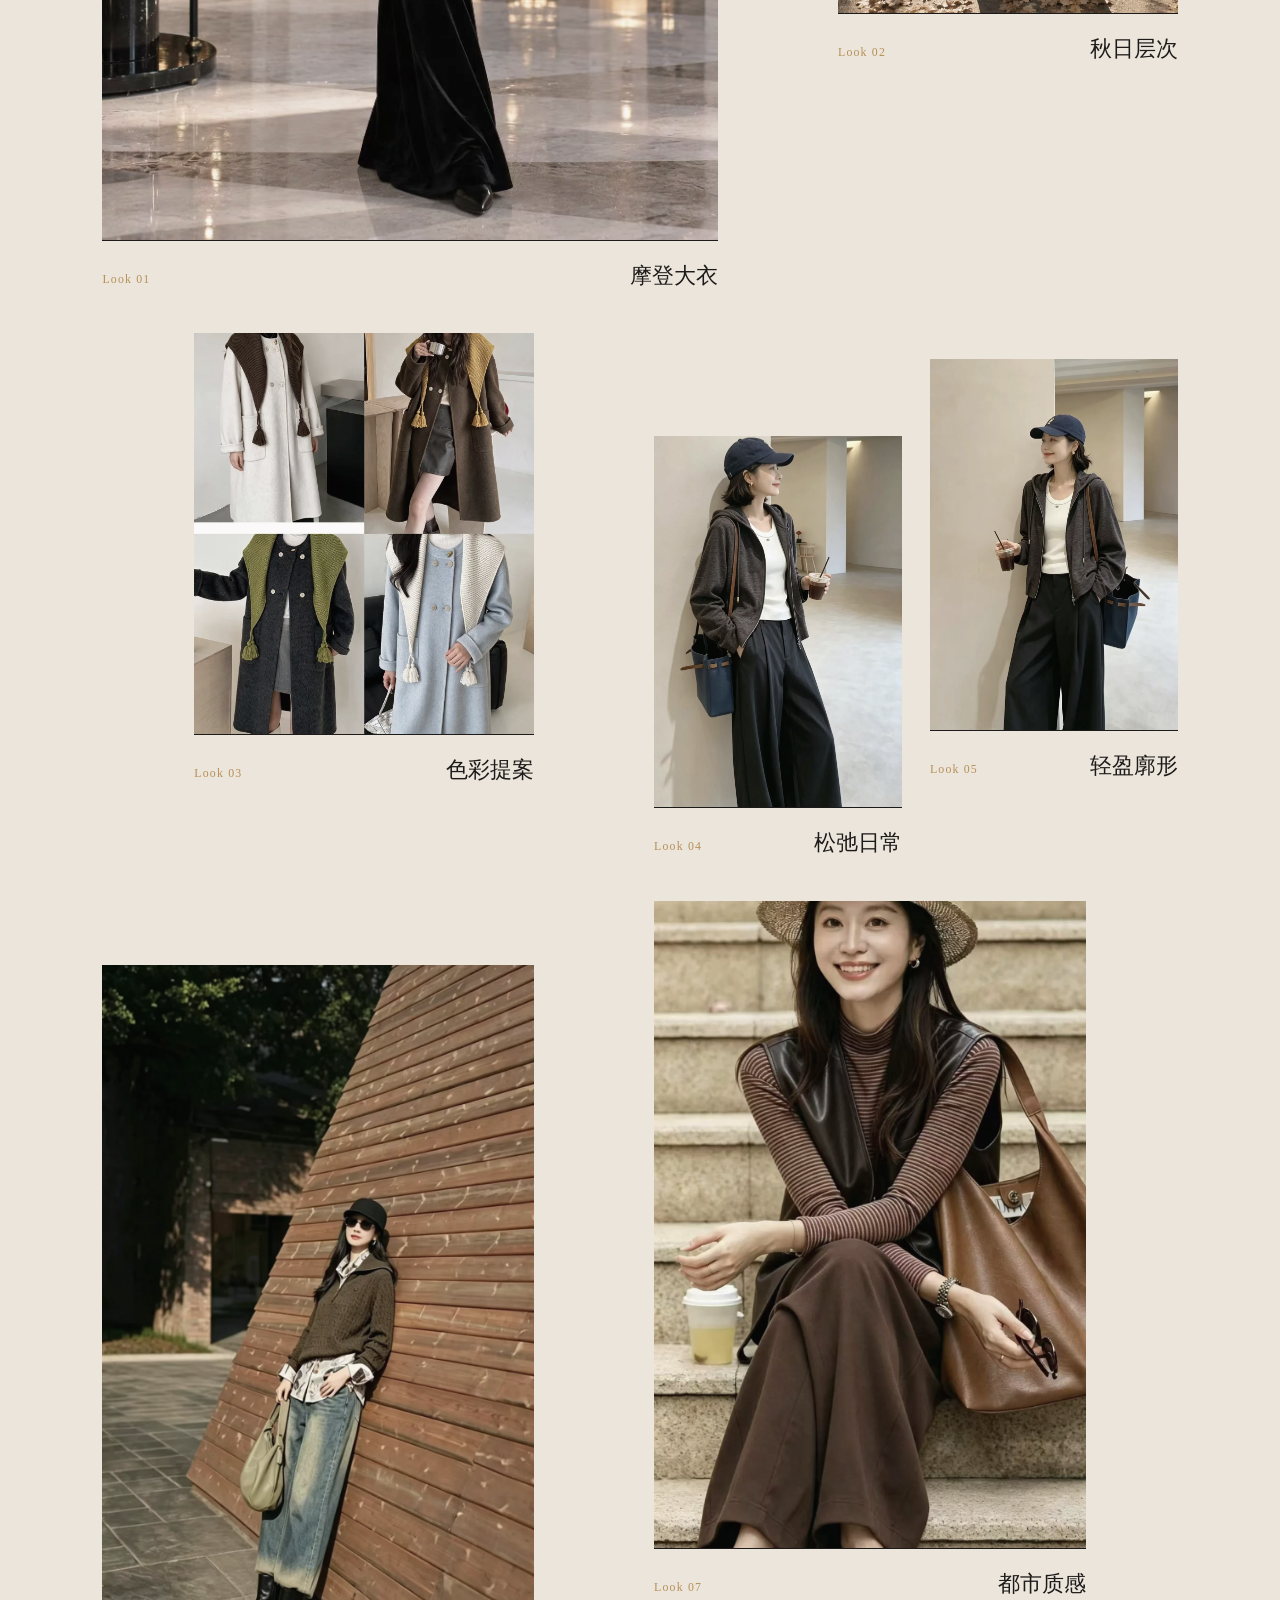
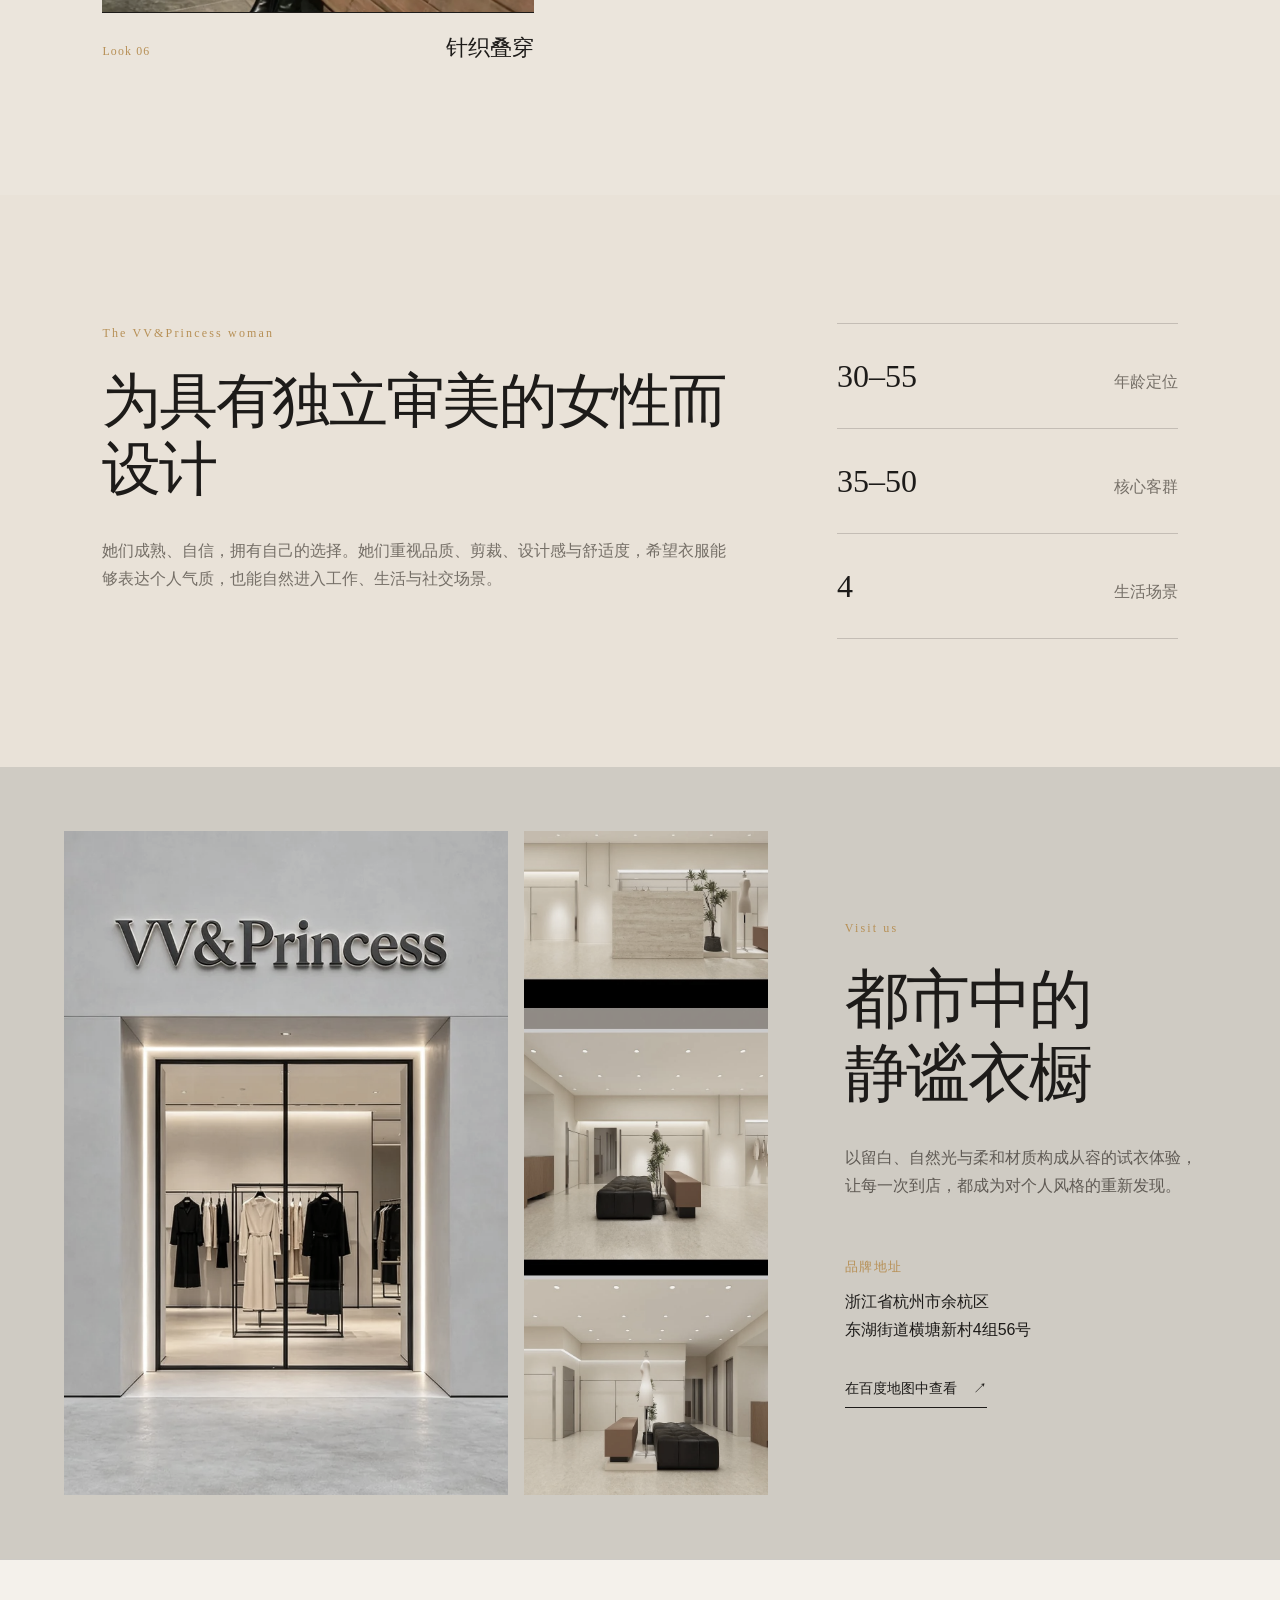
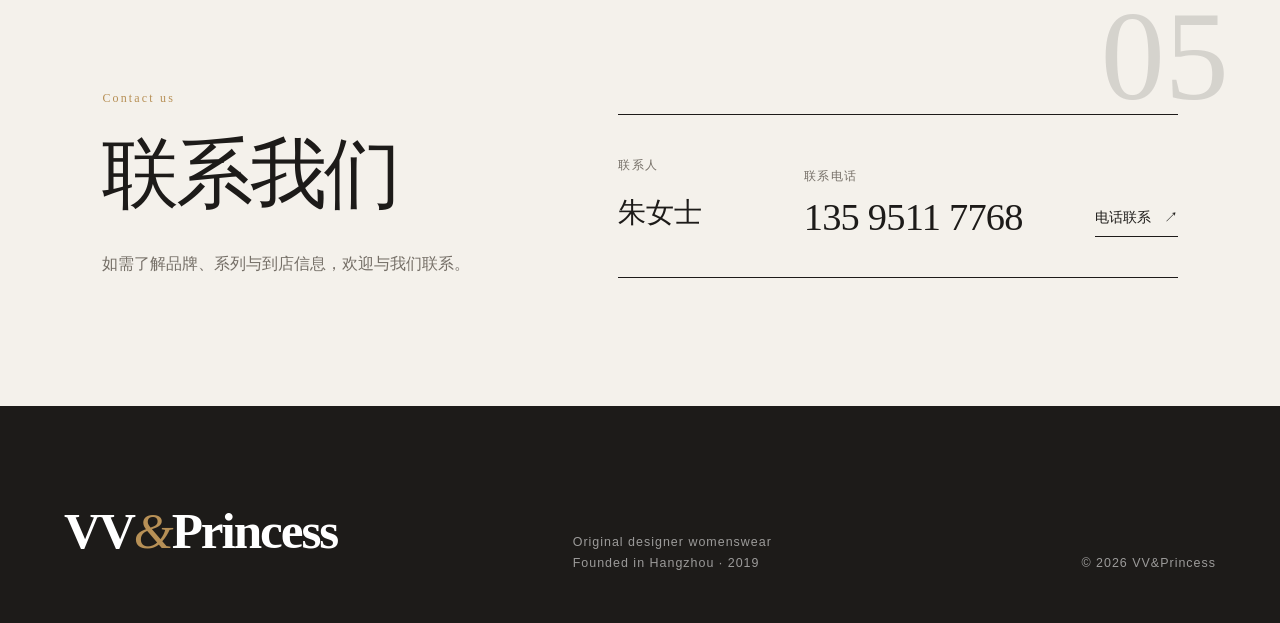
==== commit 0d5f9e83: "Add product showcase" ====
--- a/index.html
+++ b/index.html
@@ -51,6 +51,7 @@
         <a href="#story">品牌故事</a>
         <a href="#philosophy">设计理念</a>
         <a href="#collection">系列场景</a>
+        <a href="#products">产品展示</a>
         <a href="#visit">到店体验</a>
         <a href="#contact">联系我们</a>
       </nav>
@@ -132,6 +133,47 @@
         </div>
       </section>
 
+      <section class="products section" id="products" aria-labelledby="products-title">
+        <div class="section-index" aria-hidden="true">04</div>
+        <div class="products-heading reveal">
+          <div>
+            <p class="eyebrow">Seasonal edit</p>
+            <h2 id="products-title">产品展示</h2>
+          </div>
+          <p>从克制廓形、细腻材质到松弛叠穿，以多元造型回应当代女性在城市中的每一种日常。</p>
+        </div>
+        <div class="product-gallery">
+          <figure class="product-look product-look--hero reveal">
+            <div class="product-image"><img src="./assets/product-coat-hotel.webp" width="1279" height="1706" alt="深棕长款大衣造型" loading="lazy" /></div>
+            <figcaption><span>Look 01</span><strong>摩登大衣</strong></figcaption>
+          </figure>
+          <figure class="product-look product-look--autumn reveal">
+            <div class="product-image"><img src="./assets/product-coat-autumn.webp" width="1279" height="1676" alt="秋日橄榄棕长款大衣造型" loading="lazy" /></div>
+            <figcaption><span>Look 02</span><strong>秋日层次</strong></figcaption>
+          </figure>
+          <figure class="product-look product-look--colorways reveal">
+            <div class="product-image"><img src="./assets/product-coat-colorways.webp" width="1279" height="1707" alt="多色围巾领大衣系列展示" loading="lazy" /></div>
+            <figcaption><span>Look 03</span><strong>色彩提案</strong></figcaption>
+          </figure>
+          <figure class="product-look product-look--hoodie-full reveal">
+            <div class="product-image"><img src="./assets/product-hoodie-full.webp" width="990" height="2200" alt="深灰连帽外套与阔腿裤造型" loading="lazy" /></div>
+            <figcaption><span>Look 04</span><strong>松弛日常</strong></figcaption>
+          </figure>
+          <figure class="product-look product-look--hoodie-angle reveal">
+            <div class="product-image"><img src="./assets/product-hoodie-angle.webp" width="990" height="2200" alt="深灰连帽外套侧面造型" loading="lazy" /></div>
+            <figcaption><span>Look 05</span><strong>轻盈廓形</strong></figcaption>
+          </figure>
+          <figure class="product-look product-look--knit reveal">
+            <div class="product-image"><img src="./assets/product-layered-knit.webp" width="1016" height="2200" alt="棕色针织衫与印花衬衫叠穿造型" loading="lazy" /></div>
+            <figcaption><span>Look 06</span><strong>针织叠穿</strong></figcaption>
+          </figure>
+          <figure class="product-look product-look--leather reveal">
+            <div class="product-image"><img src="./assets/product-leather-layer.webp" width="1100" height="2200" alt="棕色条纹上衣与皮质马甲造型" loading="lazy" /></div>
+            <figcaption><span>Look 07</span><strong>都市质感</strong></figcaption>
+          </figure>
+        </div>
+      </section>
+
       <section class="woman section" aria-labelledby="woman-title">
         <div class="woman-copy reveal">
           <p class="eyebrow">The VV&amp;Princess woman</p>
@@ -163,7 +205,7 @@
       </section>
 
       <section class="contact section" id="contact" aria-labelledby="contact-title">
-        <div class="section-index" aria-hidden="true">04</div>
+        <div class="section-index" aria-hidden="true">05</div>
         <div class="contact-heading reveal">
           <p class="eyebrow">Contact us</p>
           <h2 id="contact-title">联系我们</h2>
--- a/styles.css
+++ b/styles.css
@@ -23,7 +23,7 @@
 .site-header.scrolled { height: 68px; background: rgba(244, 241, 235, .95); color: var(--ink); border-bottom: 1px solid var(--line); backdrop-filter: blur(12px); }
 .brand { font-family: Georgia, "Times New Roman", serif; font-size: clamp(1.35rem, 2vw, 1.75rem); font-weight: 700; letter-spacing: -.04em; }
 .brand span { color: var(--gold); font-style: italic; font-weight: 400; }
-.site-nav { display: flex; align-items: center; gap: 2.25rem; font-size: .9rem; }
+.site-nav { display: flex; align-items: center; gap: clamp(1rem, 2.4vw, 2.25rem); font-size: .9rem; }
 .site-nav a { position: relative; }
 .site-nav a::after { content: ""; position: absolute; left: 0; bottom: -6px; width: 100%; height: 1px; background: currentColor; transform: scaleX(0); transform-origin: right; transition: transform .25s; }
 .site-nav a:hover::after, .site-nav a:focus-visible::after { transform: scaleX(1); transform-origin: left; }
@@ -87,6 +87,31 @@
 .collection-card h3 { margin: 0; font-family: var(--serif); font-size: 1.6rem; font-weight: 400; }
 .collection-card p { margin: .45rem 0 0; color: var(--muted); }
 
+.products { overflow: hidden; border-top: 1px solid var(--line); background: #ebe5dc; }
+.products-heading { display: grid; grid-template-columns: 1.15fr .85fr; gap: 6vw; align-items: end; margin-bottom: clamp(3.5rem, 7vw, 7rem); }
+.products h2 { font-size: clamp(3.2rem, 6.5vw, 7rem); }
+.products-heading > p { max-width: 34rem; margin: 0 0 .8rem; color: var(--muted); }
+.product-gallery { display: grid; grid-template-columns: repeat(12, minmax(0, 1fr)); gap: clamp(1.5rem, 3vw, 3.5rem) 2.2vw; align-items: start; }
+.product-look { margin: 0; }
+.product-look--hero { grid-column: 1 / span 7; }
+.product-look--autumn { grid-column: 9 / -1; margin-top: 11vw; }
+.product-look--colorways { grid-column: 2 / span 4; }
+.product-look--hoodie-full { grid-column: 7 / span 3; margin-top: 8vw; }
+.product-look--hoodie-angle { grid-column: 10 / -1; margin-top: 2vw; }
+.product-look--knit { grid-column: 1 / span 5; margin-top: 5vw; }
+.product-look--leather { grid-column: 7 / span 5; }
+.product-image { overflow: hidden; background: #d7cfc3; }
+.product-image img { width: 100%; aspect-ratio: 3 / 4; object-fit: cover; filter: saturate(.76) contrast(.97); transition: transform .8s ease, filter .5s ease; }
+.product-look--colorways .product-image img { aspect-ratio: 1 / 1.18; }
+.product-look--hoodie-full .product-image img,
+.product-look--hoodie-angle .product-image img,
+.product-look--knit .product-image img,
+.product-look--leather .product-image img { aspect-ratio: 2 / 3; }
+.product-look:hover .product-image img { transform: scale(1.018); filter: saturate(.9) contrast(1); }
+.product-look figcaption { display: flex; align-items: baseline; justify-content: space-between; gap: 1rem; padding-top: 1rem; border-top: 1px solid var(--ink); }
+.product-look figcaption span { color: var(--gold); font-family: Georgia, serif; font-size: .74rem; letter-spacing: .1em; }
+.product-look figcaption strong { font-family: var(--serif); font-size: clamp(1.1rem, 1.7vw, 1.55rem); font-weight: 400; }
+
 .woman { display: grid; grid-template-columns: 1.3fr .7fr; gap: 8vw; background: #e9e2d8; }
 .woman-copy > p:last-child { max-width: 48rem; margin-top: 2rem; color: var(--muted); }
 .woman-facts { align-self: end; border-top: 1px solid var(--line); }
@@ -130,6 +155,13 @@
   .story { grid-template-columns: 1fr 1fr; }
   .story-image { grid-column: 2; margin-top: 0; }
   .collection-grid { gap: 1rem; }
+  .product-look--hero { grid-column: 1 / span 7; }
+  .product-look--autumn { grid-column: 8 / -1; }
+  .product-look--colorways { grid-column: 1 / span 5; }
+  .product-look--hoodie-full { grid-column: 7 / span 3; }
+  .product-look--hoodie-angle { grid-column: 10 / -1; }
+  .product-look--knit { grid-column: 1 / span 5; }
+  .product-look--leather { grid-column: 7 / -1; }
   .visit { grid-template-columns: 1fr; }
   .visit-images { min-height: 65vh; padding-right: 5vw; }
   .visit-images img { min-height: 420px; }
@@ -149,7 +181,7 @@
   .hero-visual { min-height: 72svh; }
   .section { padding: 6rem 7vw; }
   .section-index { top: 1.5rem; right: 5vw; font-size: 5rem; }
-  .story, .philosophy, .collection-title, .woman { grid-template-columns: 1fr; }
+  .story, .philosophy, .collection-title, .products-heading, .woman { grid-template-columns: 1fr; }
   .story { gap: 2rem; }
   .story-body, .story-image { padding-top: 0; margin-top: 0; grid-column: auto; }
   .philosophy { gap: 1rem; }
@@ -161,6 +193,16 @@
   .collection-card, .collection-card.featured { margin-top: 0; }
   .collection-card:nth-child(2) { margin-left: 10vw; }
   .collection-card:nth-child(3) { margin-right: 10vw; }
+  .products-heading { gap: 1rem; margin-bottom: 3.5rem; }
+  .product-gallery { grid-template-columns: repeat(2, minmax(0, 1fr)); gap: 3.5rem 1rem; }
+  .product-look--hero,
+  .product-look--colorways,
+  .product-look--knit { grid-column: 1 / -1; margin: 0 8vw 0 0; }
+  .product-look--autumn,
+  .product-look--leather { grid-column: 1 / -1; margin: 0 0 0 12vw; }
+  .product-look--hoodie-full,
+  .product-look--hoodie-angle { grid-column: auto; margin: 0; }
+  .product-look figcaption { align-items: flex-start; flex-direction: column; gap: .15rem; }
   .woman { gap: 3rem; }
   .visit-images { grid-template-columns: 1fr .6fr; min-height: 56vh; padding: 1rem; }
   .visit-images img { min-height: 360px; }
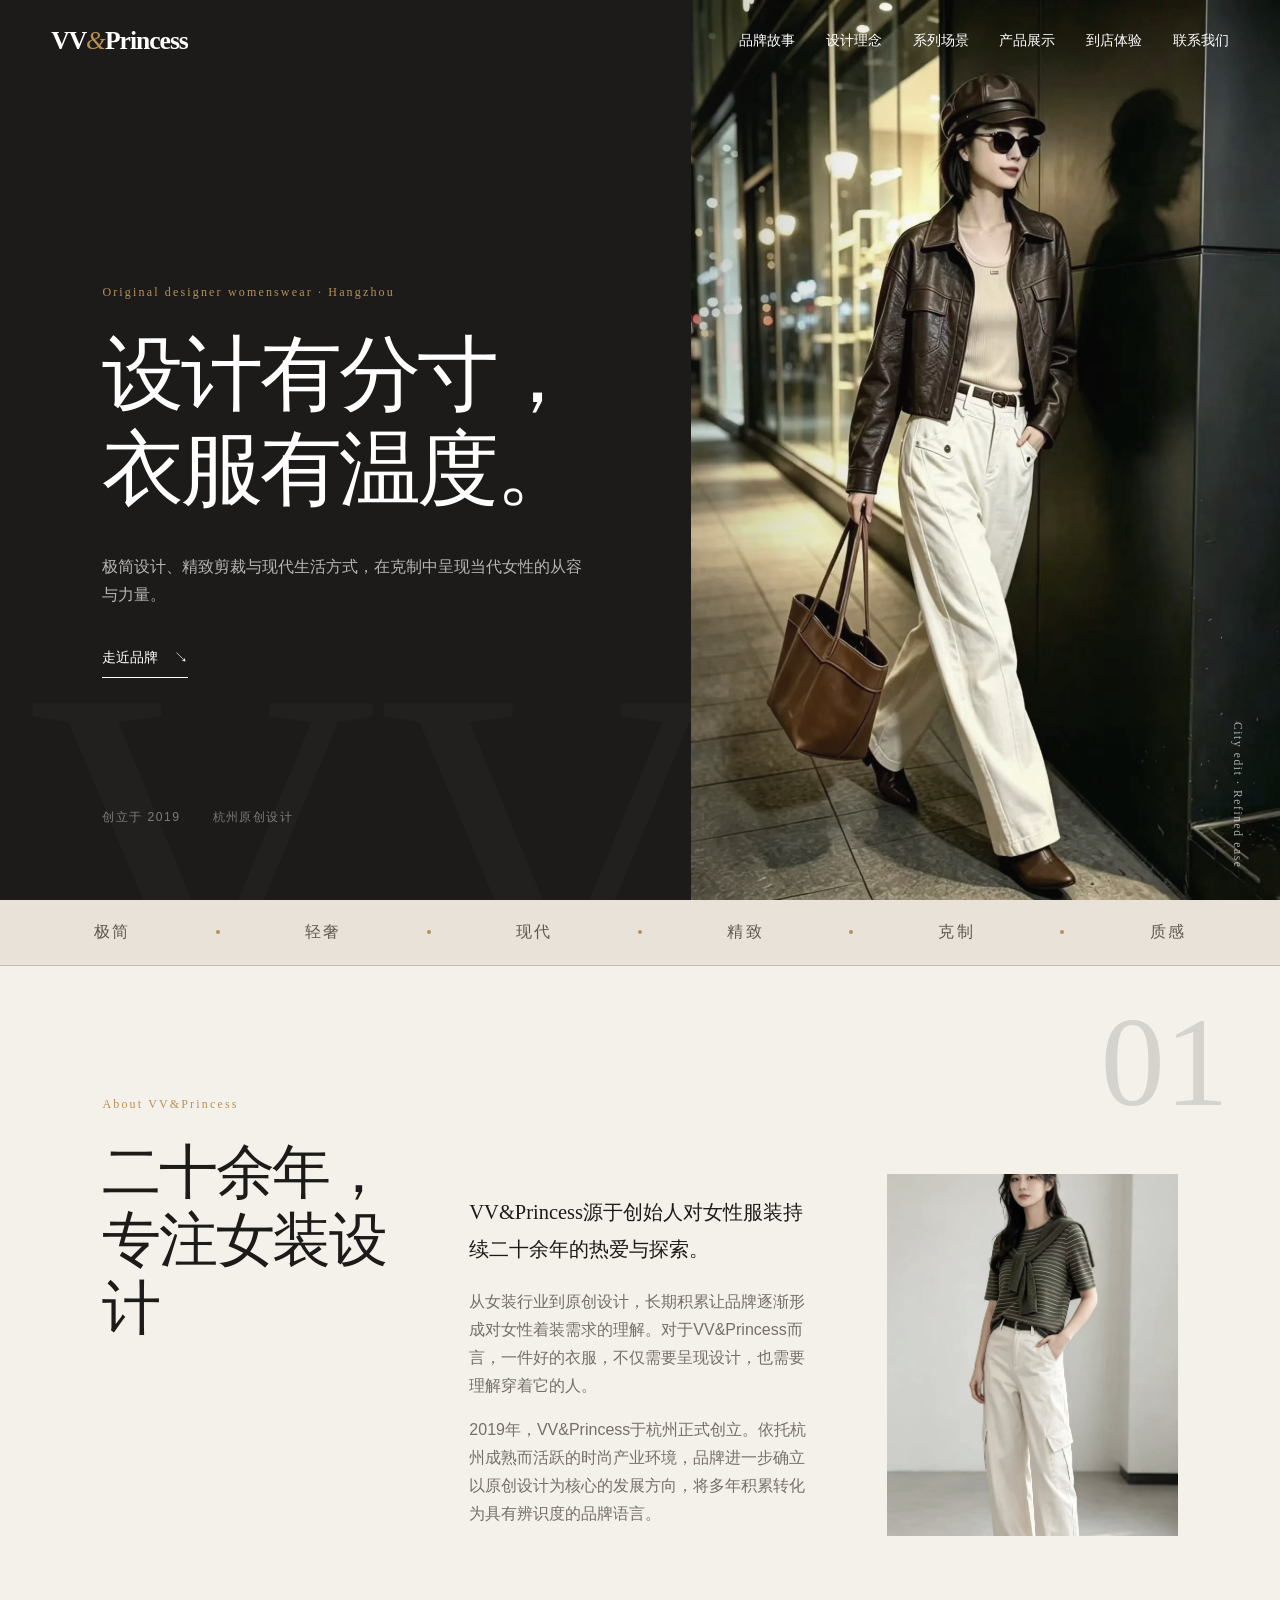
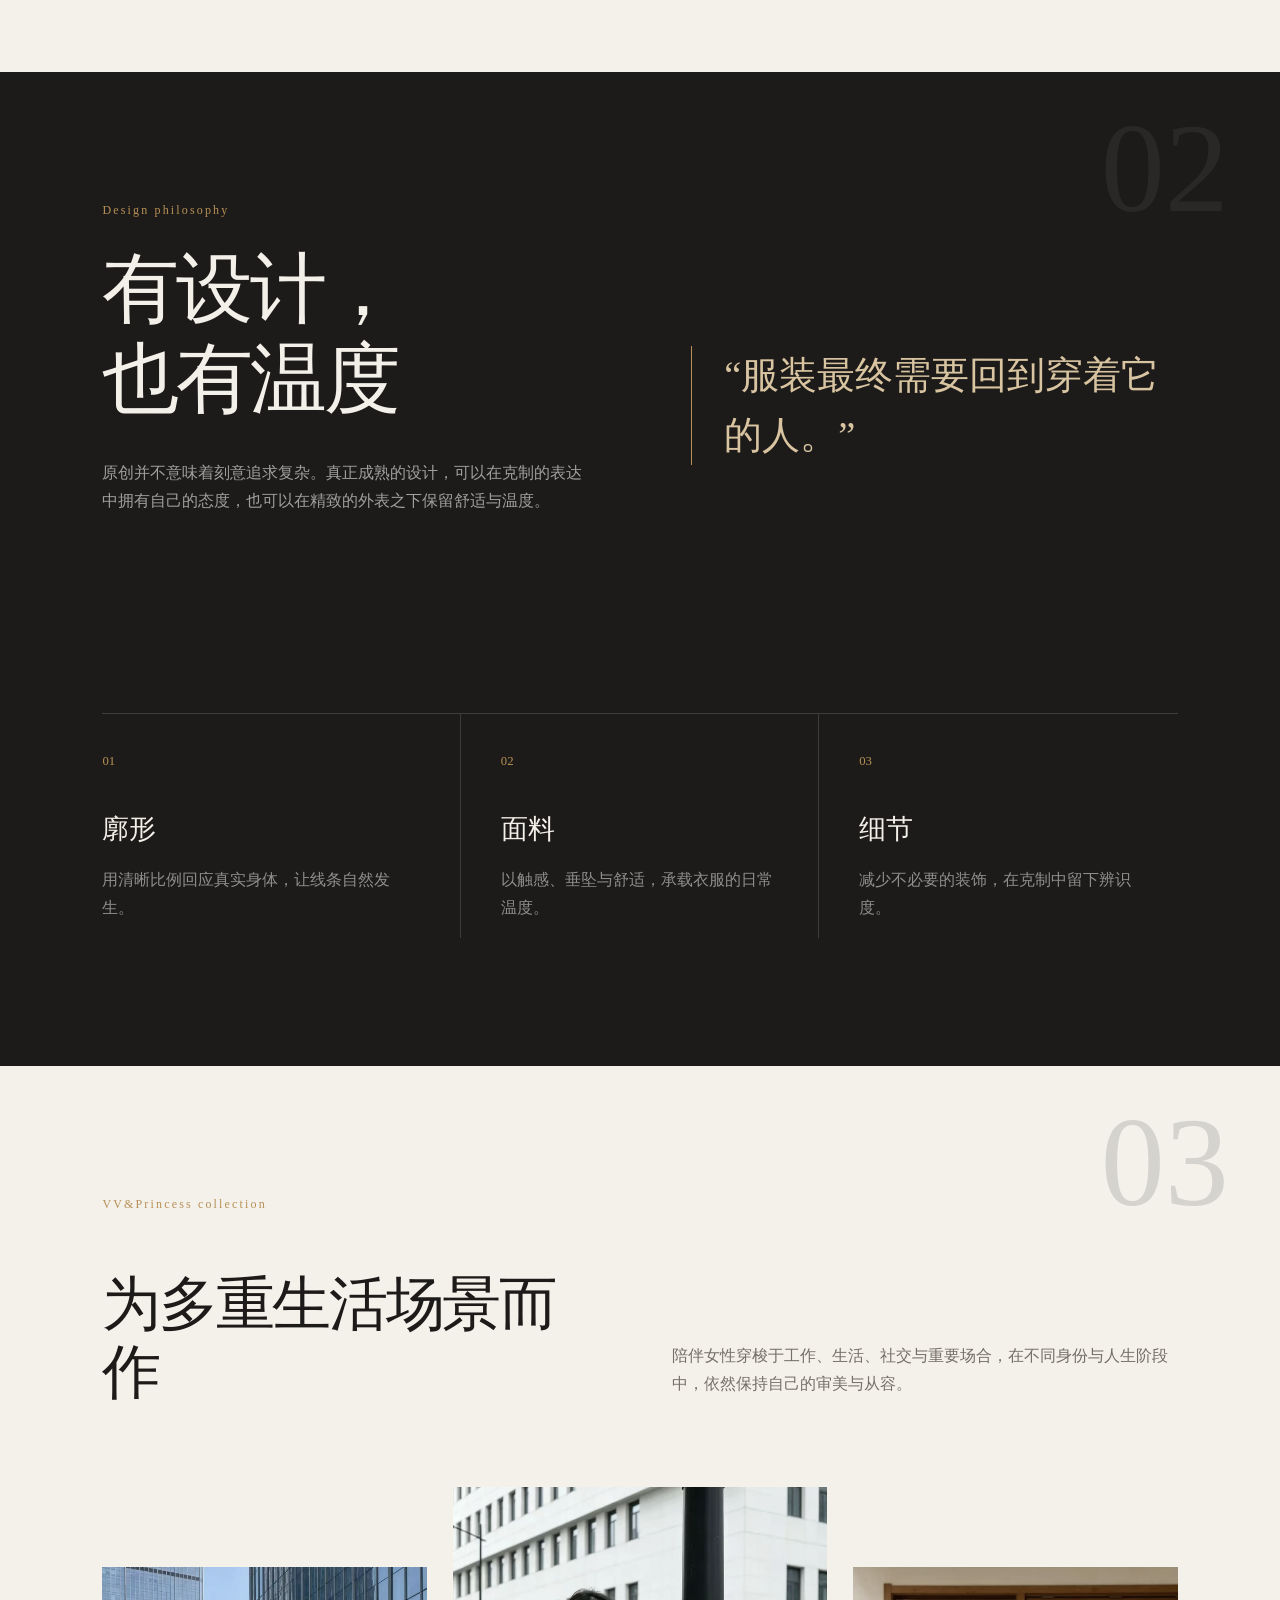
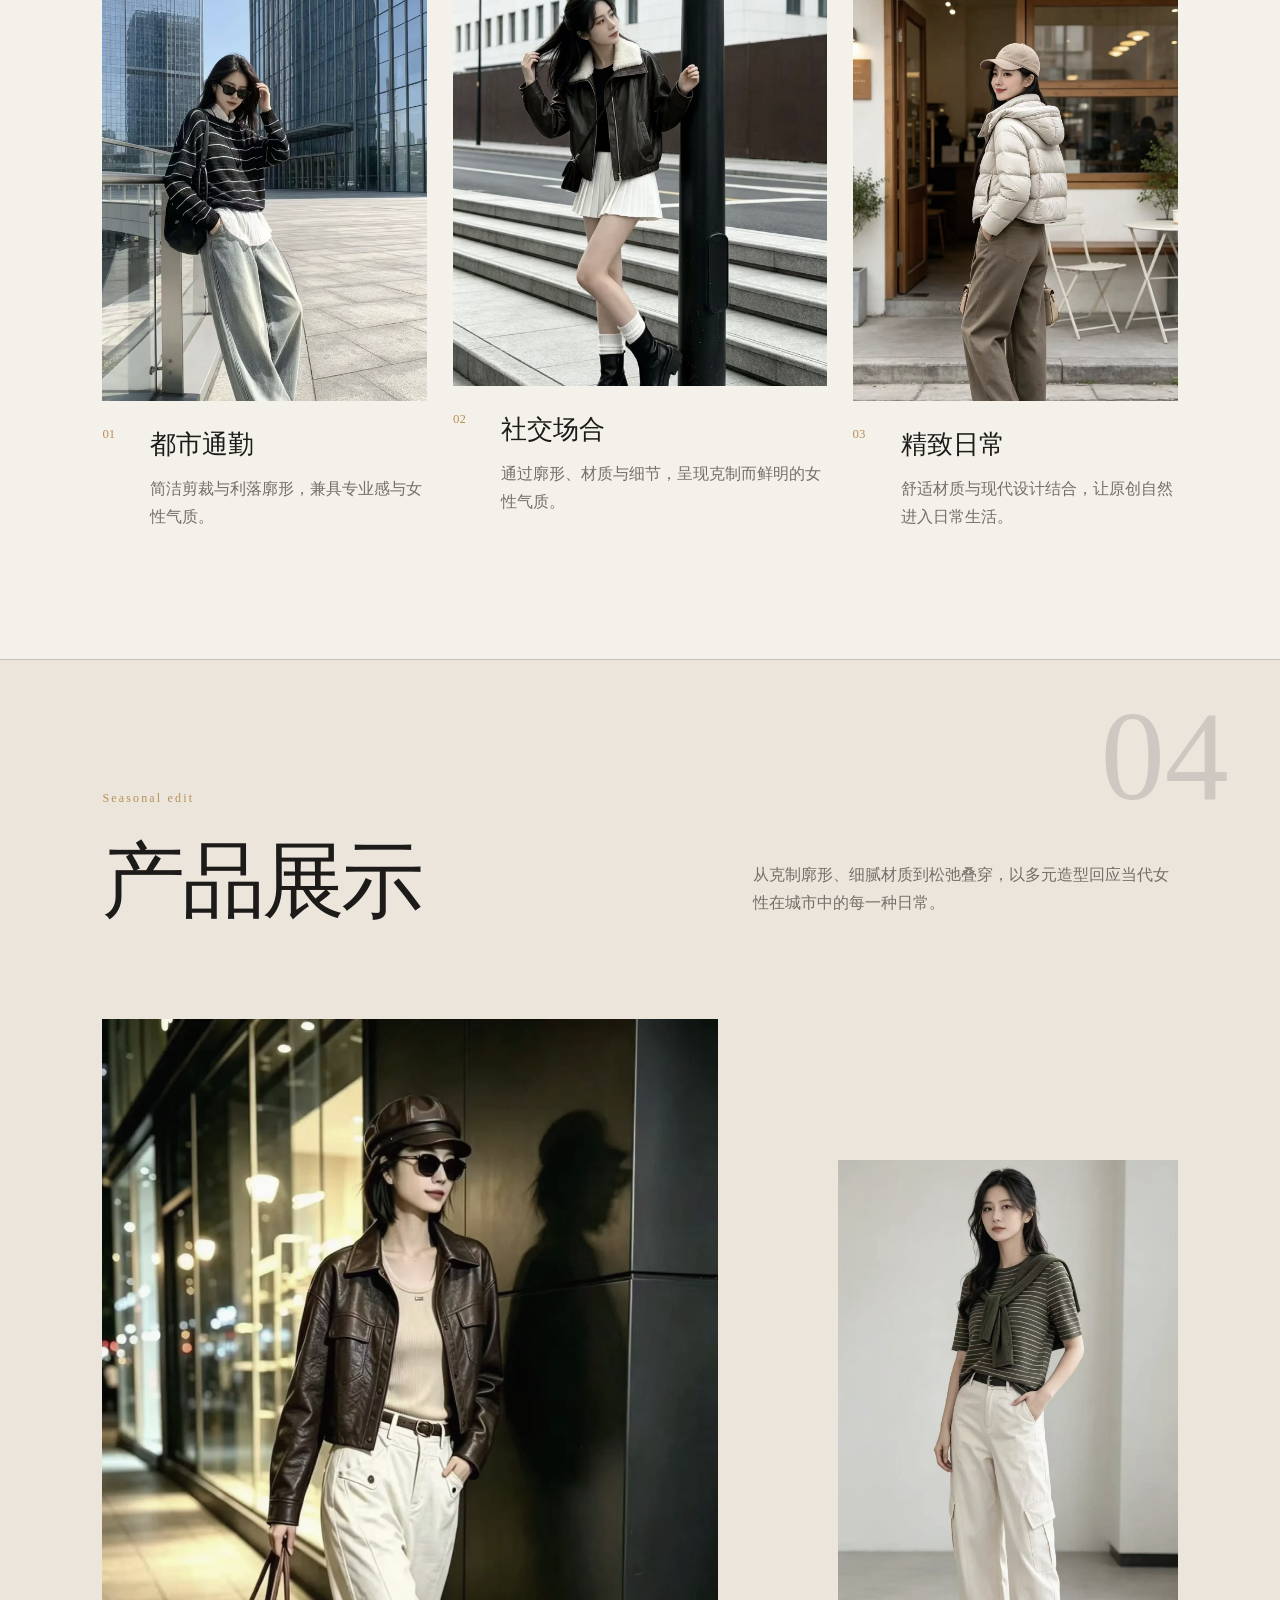
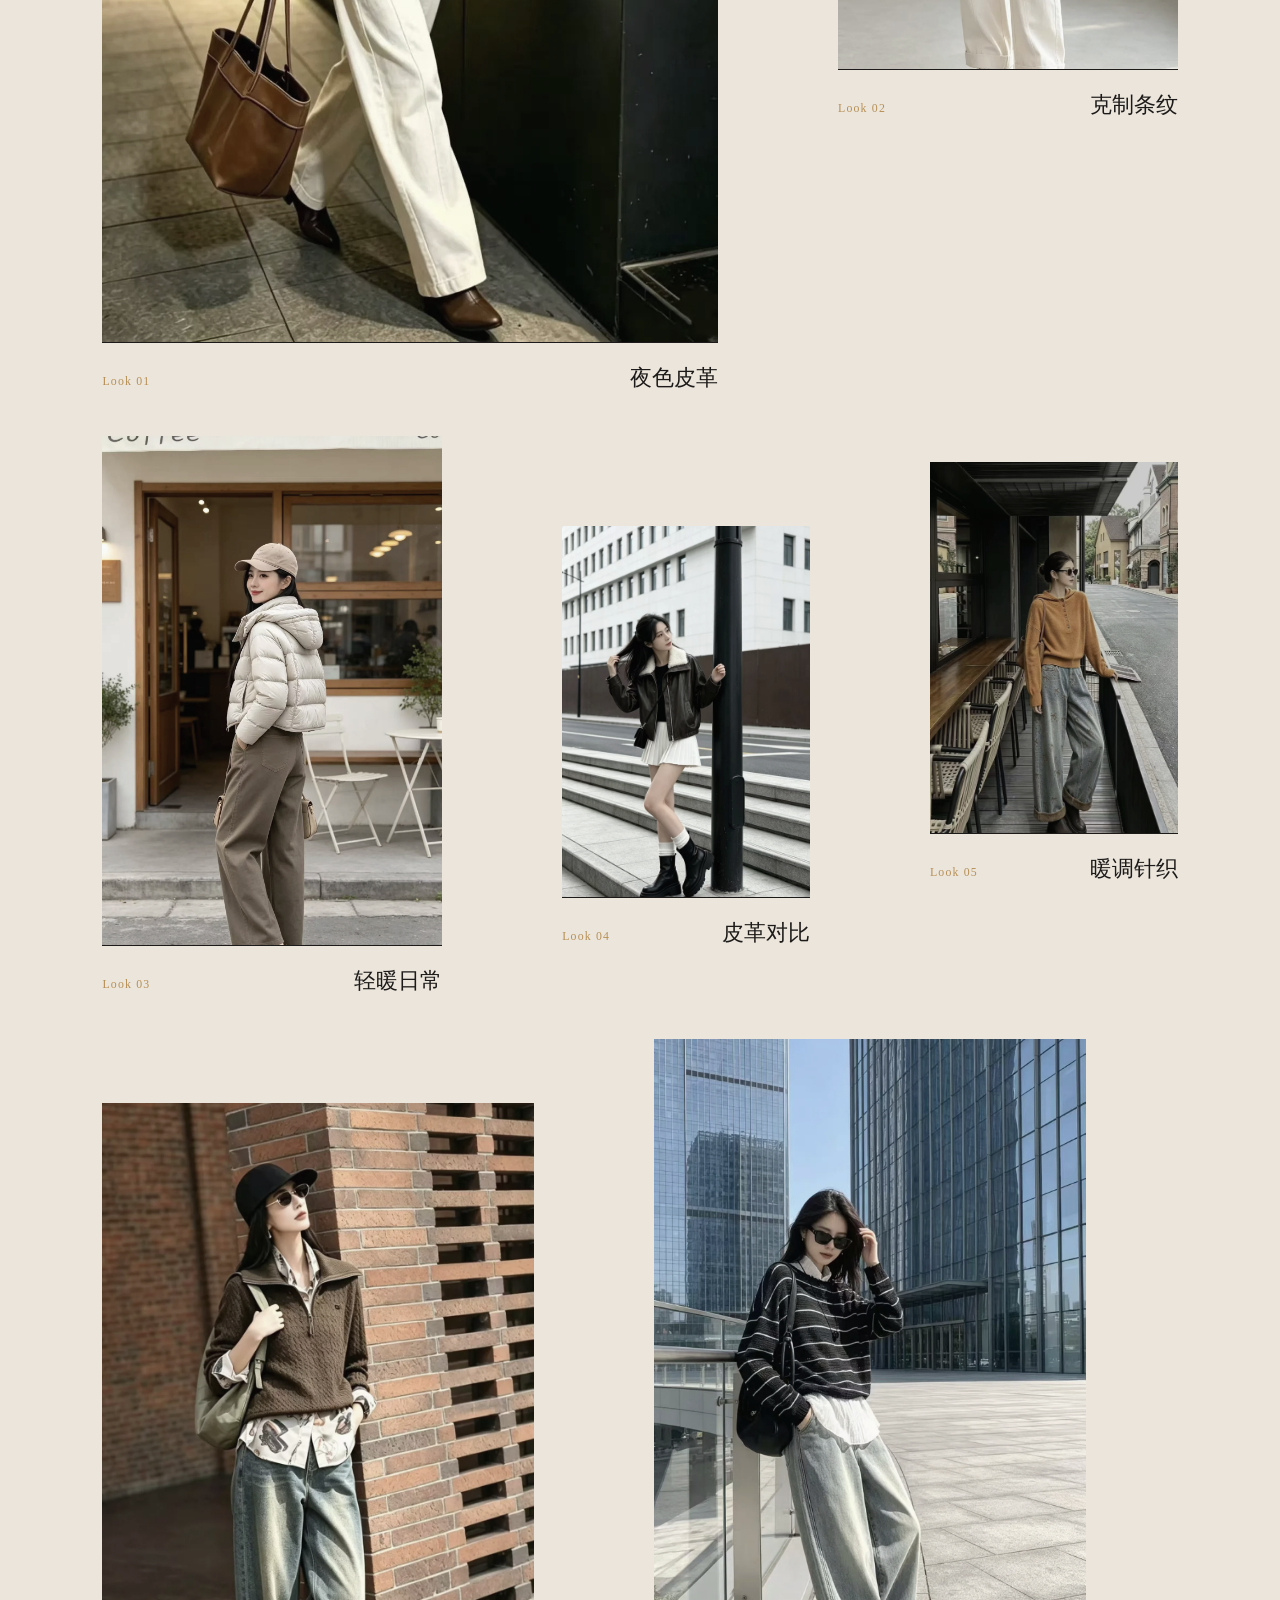
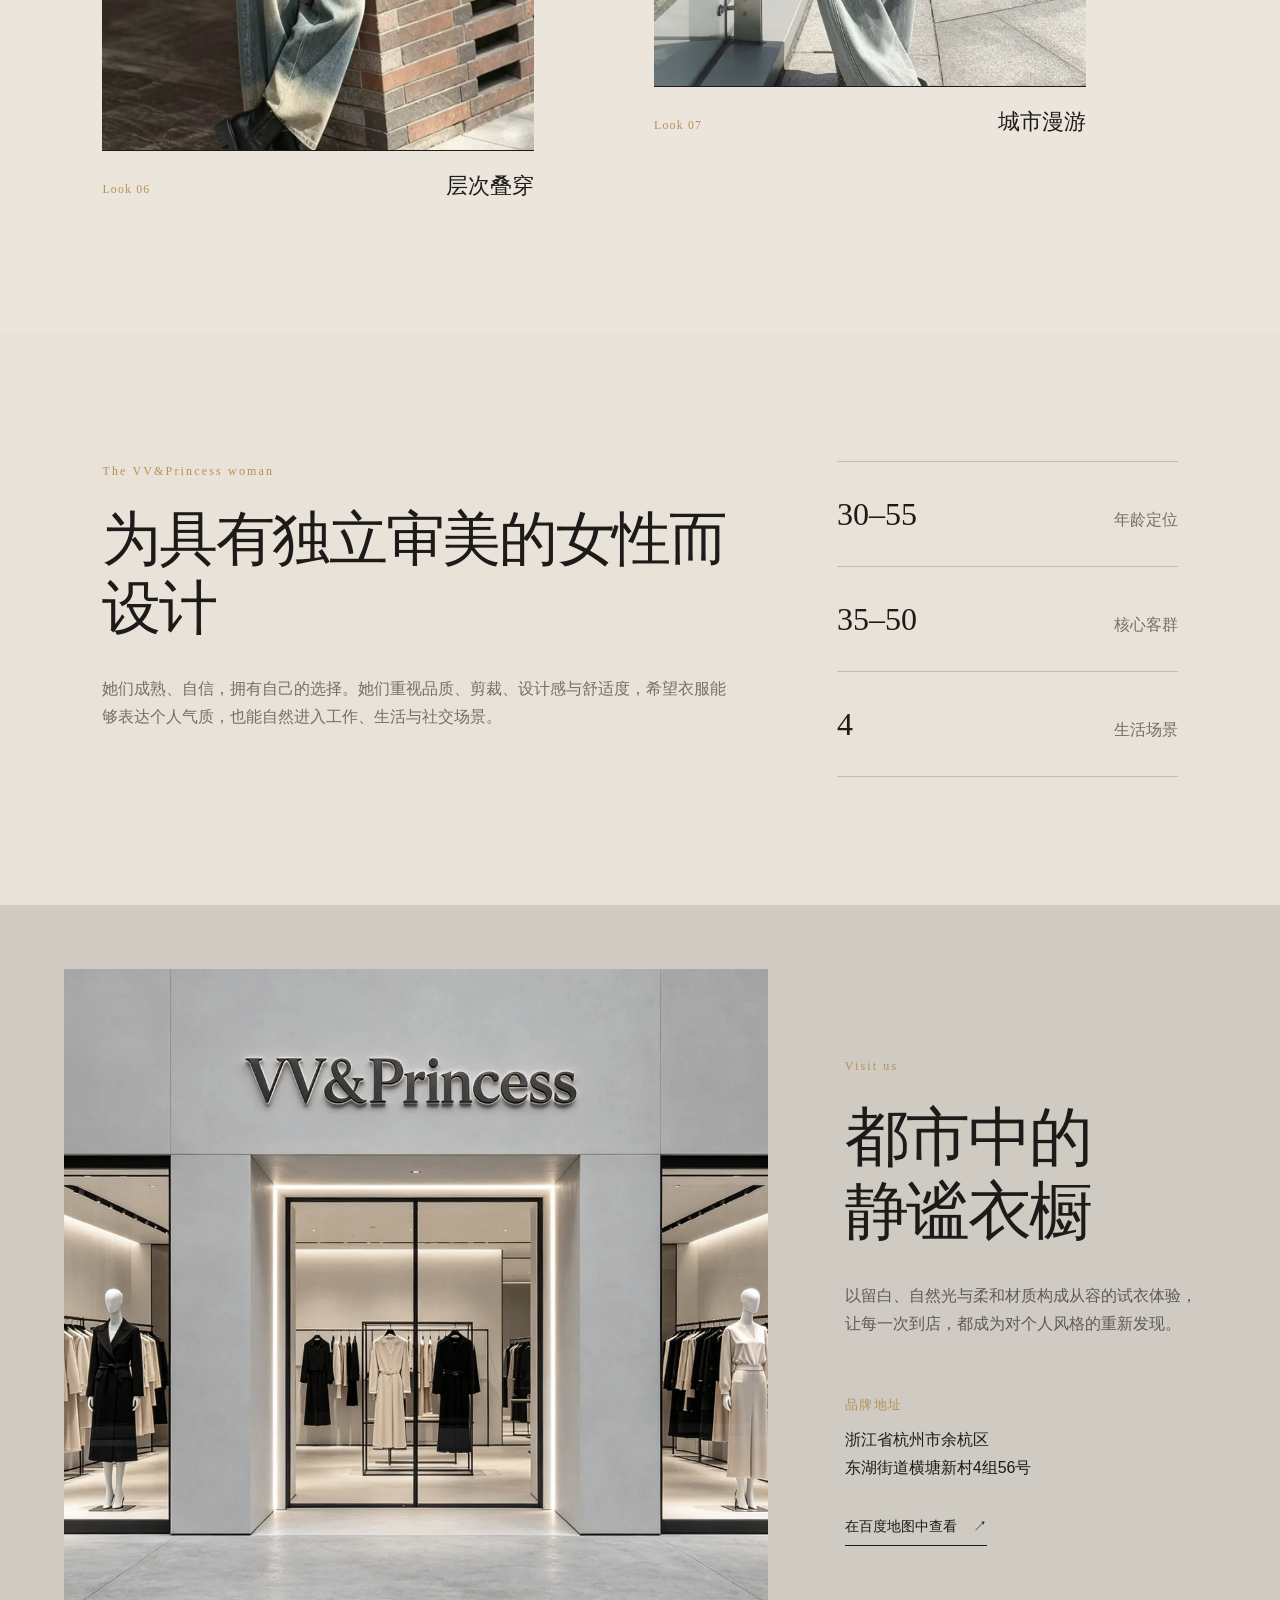
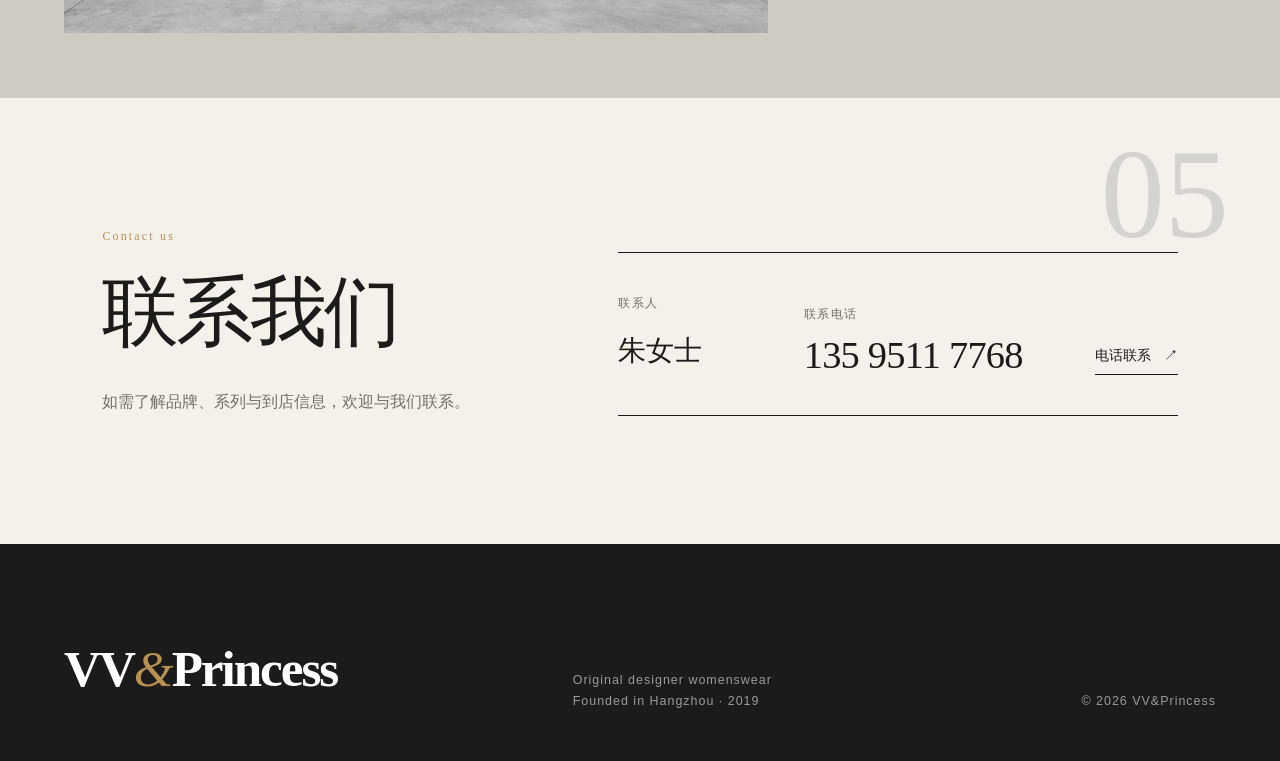
==== commit 91c7b706: "Unify editorial imagery across site" ====
--- a/index.html
+++ b/index.html
@@ -70,8 +70,8 @@
           </div>
         </div>
         <figure class="hero-visual">
-          <img src="./assets/hero-autumn.webp" width="1279" height="1722" alt="VV&amp;Princess秋日系列都市女性造型" fetchpriority="high" />
-          <figcaption>Autumn edit · Refined ease</figcaption>
+          <img src="./assets/editorial-leather-night.webp" width="1279" height="1706" alt="VV&amp;Princess都市皮衣系列女性造型" fetchpriority="high" />
+          <figcaption>City edit · Refined ease</figcaption>
         </figure>
       </section>
 
@@ -91,7 +91,7 @@
           <p>2019年，VV&amp;Princess于杭州正式创立。依托杭州成熟而活跃的时尚产业环境，品牌进一步确立以原创设计为核心的发展方向，将多年积累转化为具有辨识度的品牌语言。</p>
         </div>
         <figure class="story-image reveal">
-          <img src="./assets/story-designer.webp" width="1280" height="1616" alt="VV&amp;Princess精致日常系列造型" loading="lazy" />
+          <img src="./assets/editorial-striped-olive.webp" width="1194" height="2200" alt="VV&amp;Princess橄榄绿条纹日常造型" loading="lazy" />
         </figure>
       </section>
 
@@ -119,15 +119,15 @@
         </div>
         <div class="collection-grid">
           <article class="collection-card reveal">
-            <figure><img src="./assets/collection-commute.webp" width="1279" height="1705" alt="都市通勤系列层次穿搭" loading="lazy" /></figure>
+            <figure><img src="./assets/editorial-city-stripes.webp" width="1236" height="2200" alt="都市通勤系列条纹针织层次穿搭" loading="lazy" /></figure>
             <div><span>01</span><h3>都市通勤</h3><p>简洁剪裁与利落廓形，兼具专业感与女性气质。</p></div>
           </article>
           <article class="collection-card featured reveal">
-            <figure><img src="./assets/collection-social.webp" width="654" height="853" alt="社交场合系列黑白造型" loading="lazy" /></figure>
+            <figure><img src="./assets/editorial-shearling-leather.webp" width="1236" height="2200" alt="社交场合系列皮质夹克造型" loading="lazy" /></figure>
             <div><span>02</span><h3>社交场合</h3><p>通过廓形、材质与细节，呈现克制而鲜明的女性气质。</p></div>
           </article>
           <article class="collection-card reveal">
-            <figure><img src="./assets/collection-daily.webp" width="654" height="853" alt="精致日常系列大地色造型" loading="lazy" /></figure>
+            <figure><img src="./assets/editorial-puffer-cafe.webp" width="1236" height="2200" alt="精致日常系列浅色短款羽绒服造型" loading="lazy" /></figure>
             <div><span>03</span><h3>精致日常</h3><p>舒适材质与现代设计结合，让原创自然进入日常生活。</p></div>
           </article>
         </div>
@@ -143,33 +143,33 @@
           <p>从克制廓形、细腻材质到松弛叠穿，以多元造型回应当代女性在城市中的每一种日常。</p>
         </div>
         <div class="product-gallery">
-          <figure class="product-look product-look--hero reveal">
-            <div class="product-image"><img src="./assets/product-coat-hotel.webp" width="1279" height="1706" alt="深棕长款大衣造型" loading="lazy" /></div>
-            <figcaption><span>Look 01</span><strong>摩登大衣</strong></figcaption>
-          </figure>
-          <figure class="product-look product-look--autumn reveal">
-            <div class="product-image"><img src="./assets/product-coat-autumn.webp" width="1279" height="1676" alt="秋日橄榄棕长款大衣造型" loading="lazy" /></div>
-            <figcaption><span>Look 02</span><strong>秋日层次</strong></figcaption>
-          </figure>
-          <figure class="product-look product-look--colorways reveal">
-            <div class="product-image"><img src="./assets/product-coat-colorways.webp" width="1279" height="1707" alt="多色围巾领大衣系列展示" loading="lazy" /></div>
-            <figcaption><span>Look 03</span><strong>色彩提案</strong></figcaption>
-          </figure>
-          <figure class="product-look product-look--hoodie-full reveal">
-            <div class="product-image"><img src="./assets/product-hoodie-full.webp" width="990" height="2200" alt="深灰连帽外套与阔腿裤造型" loading="lazy" /></div>
-            <figcaption><span>Look 04</span><strong>松弛日常</strong></figcaption>
-          </figure>
-          <figure class="product-look product-look--hoodie-angle reveal">
-            <div class="product-image"><img src="./assets/product-hoodie-angle.webp" width="990" height="2200" alt="深灰连帽外套侧面造型" loading="lazy" /></div>
-            <figcaption><span>Look 05</span><strong>轻盈廓形</strong></figcaption>
-          </figure>
-          <figure class="product-look product-look--knit reveal">
-            <div class="product-image"><img src="./assets/product-layered-knit.webp" width="1016" height="2200" alt="棕色针织衫与印花衬衫叠穿造型" loading="lazy" /></div>
-            <figcaption><span>Look 06</span><strong>针织叠穿</strong></figcaption>
-          </figure>
-          <figure class="product-look product-look--leather reveal">
-            <div class="product-image"><img src="./assets/product-leather-layer.webp" width="1100" height="2200" alt="棕色条纹上衣与皮质马甲造型" loading="lazy" /></div>
-            <figcaption><span>Look 07</span><strong>都市质感</strong></figcaption>
+          <figure class="product-look product-look--night reveal">
+            <div class="product-image"><img src="./assets/editorial-leather-night.webp" width="1279" height="1706" alt="棕色短款皮衣与白色长裤造型" loading="lazy" /></div>
+            <figcaption><span>Look 01</span><strong>夜色皮革</strong></figcaption>
+          </figure>
+          <figure class="product-look product-look--studio reveal">
+            <div class="product-image"><img src="./assets/editorial-striped-olive.webp" width="1194" height="2200" alt="橄榄绿条纹上衣与白色工装长裤造型" loading="lazy" /></div>
+            <figcaption><span>Look 02</span><strong>克制条纹</strong></figcaption>
+          </figure>
+          <figure class="product-look product-look--puffer reveal">
+            <div class="product-image"><img src="./assets/editorial-puffer-cafe.webp" width="1236" height="2200" alt="浅色短款羽绒服与大地色长裤造型" loading="lazy" /></div>
+            <figcaption><span>Look 03</span><strong>轻暖日常</strong></figcaption>
+          </figure>
+          <figure class="product-look product-look--shearling reveal">
+            <div class="product-image"><img src="./assets/editorial-shearling-leather.webp" width="1236" height="2200" alt="羊羔领皮质夹克与白色短裙造型" loading="lazy" /></div>
+            <figcaption><span>Look 04</span><strong>皮革对比</strong></figcaption>
+          </figure>
+          <figure class="product-look product-look--mustard reveal">
+            <div class="product-image"><img src="./assets/editorial-mustard-knit.webp" width="1208" height="2200" alt="焦糖色连帽针织衫与宽松牛仔裤造型" loading="lazy" /></div>
+            <figcaption><span>Look 05</span><strong>暖调针织</strong></figcaption>
+          </figure>
+          <figure class="product-look product-look--brown reveal">
+            <div class="product-image"><img src="./assets/editorial-brown-knit.webp" width="1016" height="2200" alt="棕色针织衫与印花衬衫叠穿造型" loading="lazy" /></div>
+            <figcaption><span>Look 06</span><strong>层次叠穿</strong></figcaption>
+          </figure>
+          <figure class="product-look product-look--city reveal">
+            <div class="product-image"><img src="./assets/editorial-city-stripes.webp" width="1236" height="2200" alt="黑白条纹针织衫与阔腿牛仔裤造型" loading="lazy" /></div>
+            <figcaption><span>Look 07</span><strong>城市漫游</strong></figcaption>
           </figure>
         </div>
       </section>
@@ -190,7 +190,6 @@
       <section class="visit" id="visit">
         <div class="visit-images" aria-label="品牌空间">
           <img src="./assets/store-exterior.webp" width="2848" height="1600" alt="VV&amp;Princess线下空间外观" loading="lazy" />
-          <img src="./assets/store-interior.webp" width="1220" height="1860" alt="VV&amp;Princess极简线下空间室内" loading="lazy" />
         </div>
         <div class="visit-copy reveal">
           <p class="eyebrow">Visit us</p>
--- a/styles.css
+++ b/styles.css
@@ -93,20 +93,15 @@
 .products-heading > p { max-width: 34rem; margin: 0 0 .8rem; color: var(--muted); }
 .product-gallery { display: grid; grid-template-columns: repeat(12, minmax(0, 1fr)); gap: clamp(1.5rem, 3vw, 3.5rem) 2.2vw; align-items: start; }
 .product-look { margin: 0; }
-.product-look--hero { grid-column: 1 / span 7; }
-.product-look--autumn { grid-column: 9 / -1; margin-top: 11vw; }
-.product-look--colorways { grid-column: 2 / span 4; }
-.product-look--hoodie-full { grid-column: 7 / span 3; margin-top: 8vw; }
-.product-look--hoodie-angle { grid-column: 10 / -1; margin-top: 2vw; }
-.product-look--knit { grid-column: 1 / span 5; margin-top: 5vw; }
-.product-look--leather { grid-column: 7 / span 5; }
+.product-look--night { grid-column: 1 / span 7; }
+.product-look--studio { grid-column: 9 / -1; margin-top: 11vw; }
+.product-look--puffer { grid-column: 1 / span 4; }
+.product-look--shearling { grid-column: 6 / span 3; margin-top: 7vw; }
+.product-look--mustard { grid-column: 10 / -1; margin-top: 2vw; }
+.product-look--brown { grid-column: 1 / span 5; margin-top: 5vw; }
+.product-look--city { grid-column: 7 / span 5; }
 .product-image { overflow: hidden; background: #d7cfc3; }
-.product-image img { width: 100%; aspect-ratio: 3 / 4; object-fit: cover; filter: saturate(.76) contrast(.97); transition: transform .8s ease, filter .5s ease; }
-.product-look--colorways .product-image img { aspect-ratio: 1 / 1.18; }
-.product-look--hoodie-full .product-image img,
-.product-look--hoodie-angle .product-image img,
-.product-look--knit .product-image img,
-.product-look--leather .product-image img { aspect-ratio: 2 / 3; }
+.product-image img { width: 100%; aspect-ratio: 2 / 3; object-fit: cover; filter: saturate(.72) contrast(.97); transition: transform .8s ease, filter .5s ease; }
 .product-look:hover .product-image img { transform: scale(1.018); filter: saturate(.9) contrast(1); }
 .product-look figcaption { display: flex; align-items: baseline; justify-content: space-between; gap: 1rem; padding-top: 1rem; border-top: 1px solid var(--ink); }
 .product-look figcaption span { color: var(--gold); font-family: Georgia, serif; font-size: .74rem; letter-spacing: .1em; }
@@ -120,7 +115,7 @@
 .woman-facts span { color: var(--muted); }
 
 .visit { display: grid; grid-template-columns: 1.2fr .8fr; min-height: 88vh; background: #cfcbc3; }
-.visit-images { display: grid; grid-template-columns: 1fr .55fr; gap: 1rem; padding: 5vw 0 5vw 5vw; }
+.visit-images { padding: 5vw 0 5vw 5vw; }
 .visit-images img { height: 100%; min-height: 580px; object-fit: cover; filter: saturate(.55); }
 .visit-images img:first-child { object-position: center; }
 .visit-copy { display: flex; flex-direction: column; justify-content: center; padding: 6vw; }
@@ -155,13 +150,13 @@
   .story { grid-template-columns: 1fr 1fr; }
   .story-image { grid-column: 2; margin-top: 0; }
   .collection-grid { gap: 1rem; }
-  .product-look--hero { grid-column: 1 / span 7; }
-  .product-look--autumn { grid-column: 8 / -1; }
-  .product-look--colorways { grid-column: 1 / span 5; }
-  .product-look--hoodie-full { grid-column: 7 / span 3; }
-  .product-look--hoodie-angle { grid-column: 10 / -1; }
-  .product-look--knit { grid-column: 1 / span 5; }
-  .product-look--leather { grid-column: 7 / -1; }
+  .product-look--night { grid-column: 1 / span 7; }
+  .product-look--studio { grid-column: 8 / -1; }
+  .product-look--puffer { grid-column: 1 / span 5; }
+  .product-look--shearling { grid-column: 7 / span 3; }
+  .product-look--mustard { grid-column: 10 / -1; }
+  .product-look--brown { grid-column: 1 / span 5; }
+  .product-look--city { grid-column: 7 / -1; }
   .visit { grid-template-columns: 1fr; }
   .visit-images { min-height: 65vh; padding-right: 5vw; }
   .visit-images img { min-height: 420px; }
@@ -195,16 +190,16 @@
   .collection-card:nth-child(3) { margin-right: 10vw; }
   .products-heading { gap: 1rem; margin-bottom: 3.5rem; }
   .product-gallery { grid-template-columns: repeat(2, minmax(0, 1fr)); gap: 3.5rem 1rem; }
-  .product-look--hero,
-  .product-look--colorways,
-  .product-look--knit { grid-column: 1 / -1; margin: 0 8vw 0 0; }
-  .product-look--autumn,
-  .product-look--leather { grid-column: 1 / -1; margin: 0 0 0 12vw; }
-  .product-look--hoodie-full,
-  .product-look--hoodie-angle { grid-column: auto; margin: 0; }
+  .product-look--night,
+  .product-look--mustard { grid-column: 1 / -1; margin: 0 8vw 0 0; }
+  .product-look--studio { grid-column: 1 / -1; margin: 0 0 0 12vw; }
+  .product-look--puffer,
+  .product-look--shearling,
+  .product-look--brown,
+  .product-look--city { grid-column: auto; margin: 0; }
   .product-look figcaption { align-items: flex-start; flex-direction: column; gap: .15rem; }
   .woman { gap: 3rem; }
-  .visit-images { grid-template-columns: 1fr .6fr; min-height: 56vh; padding: 1rem; }
+  .visit-images { min-height: 56vh; padding: 1rem; }
   .visit-images img { min-height: 360px; }
   .visit-copy { padding: 5rem 7vw; }
   .contact { gap: 3rem; }
